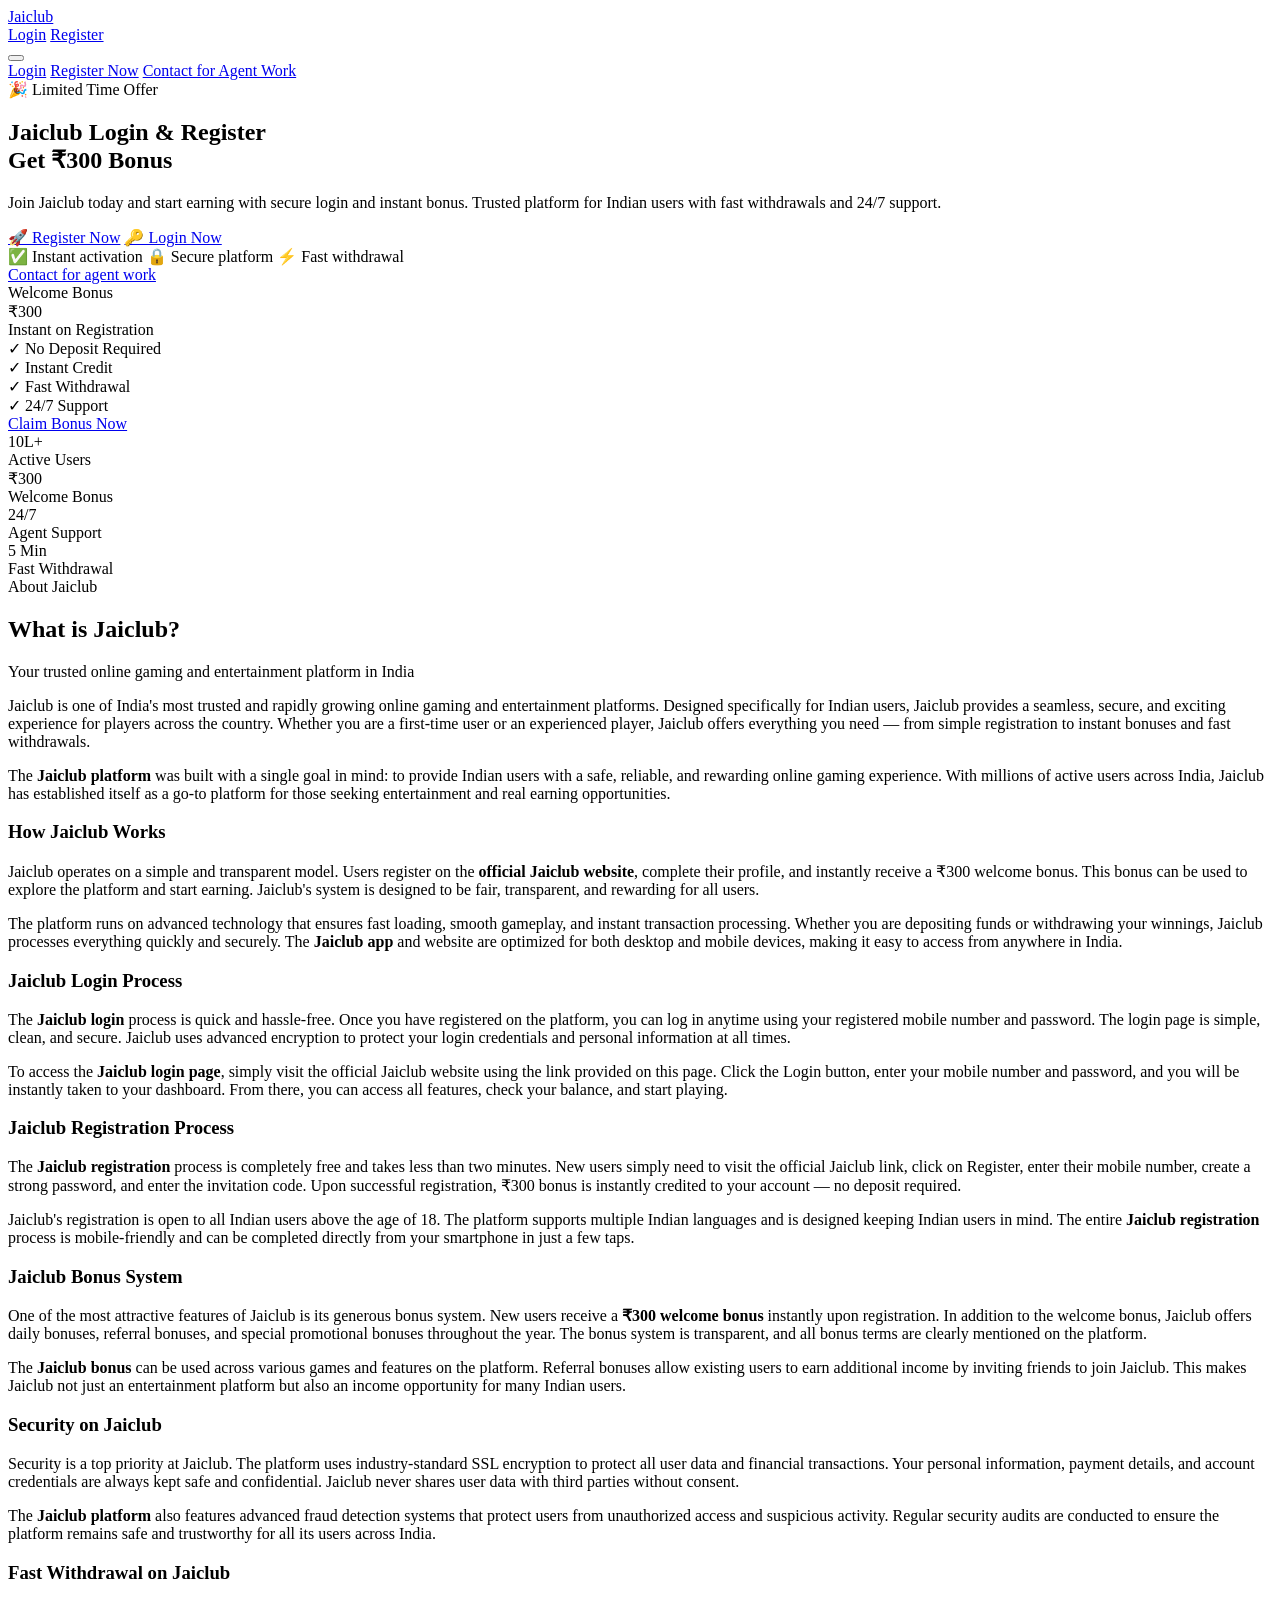
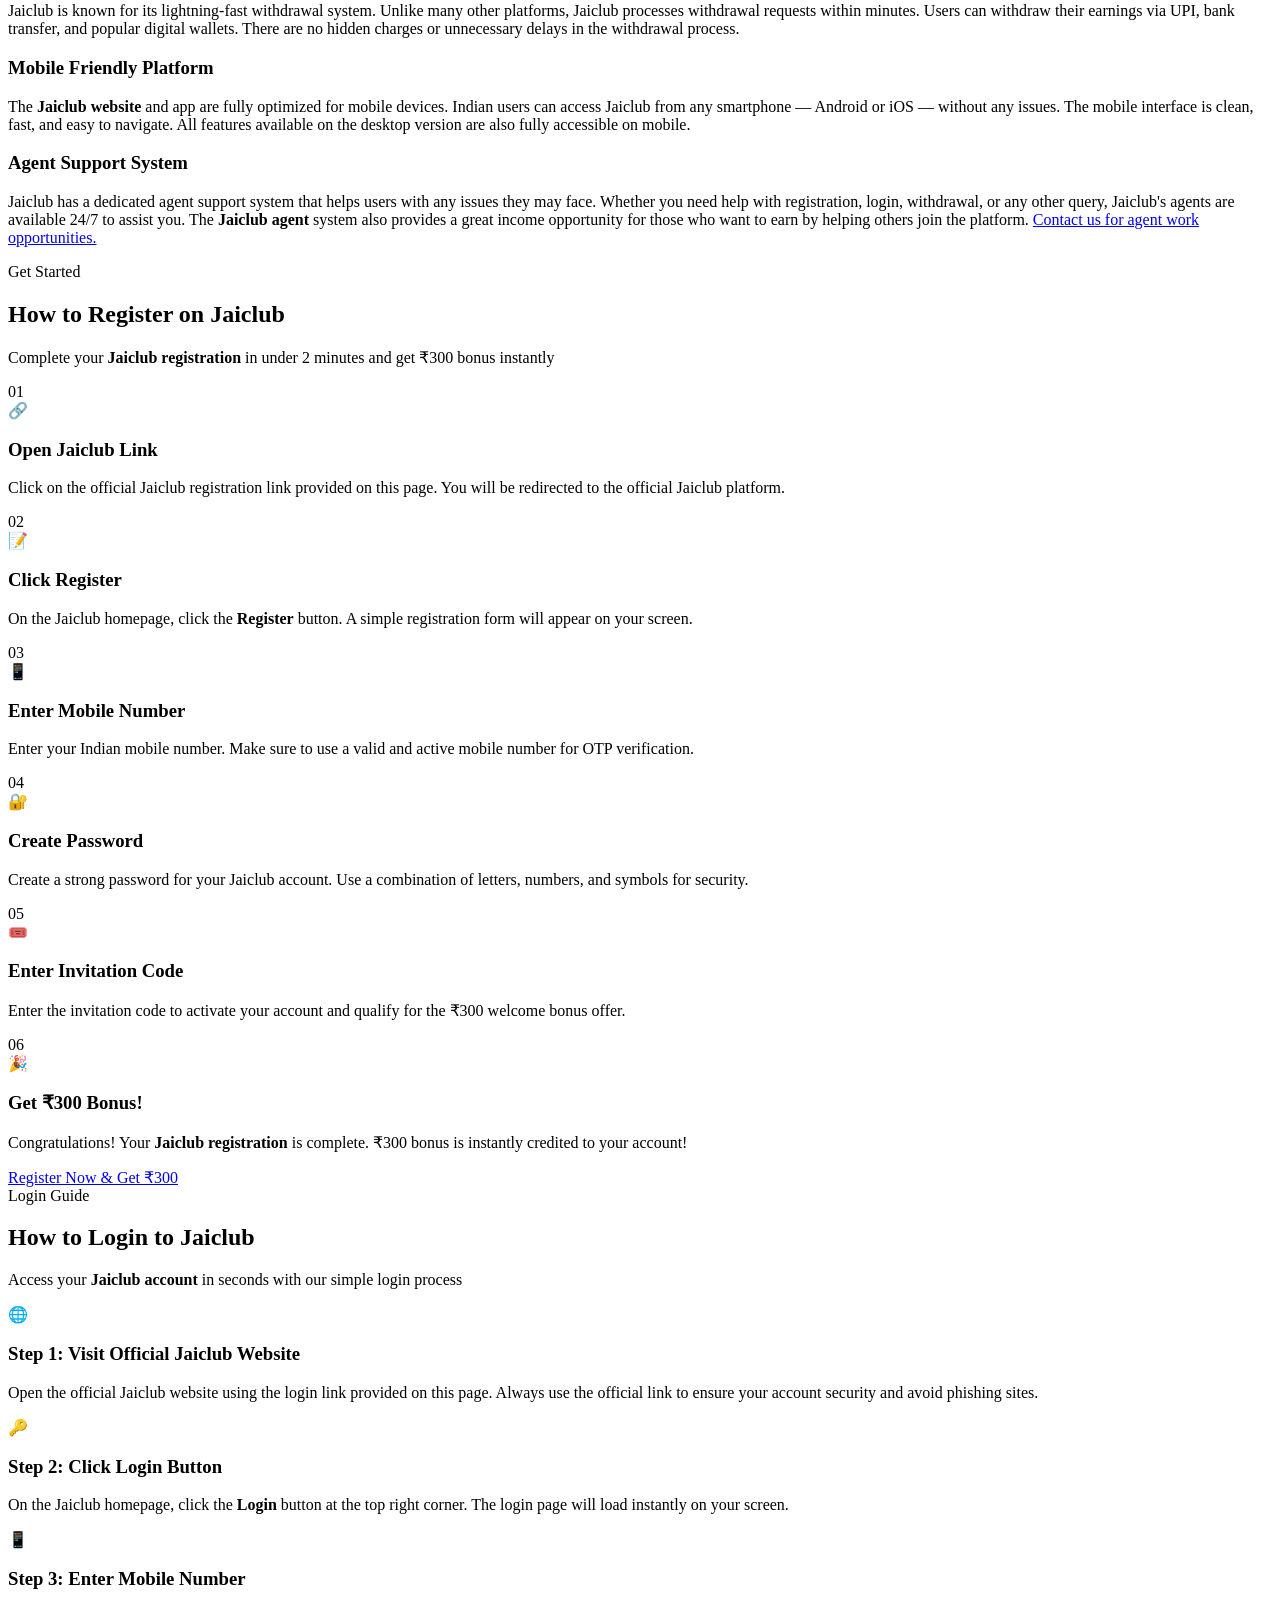
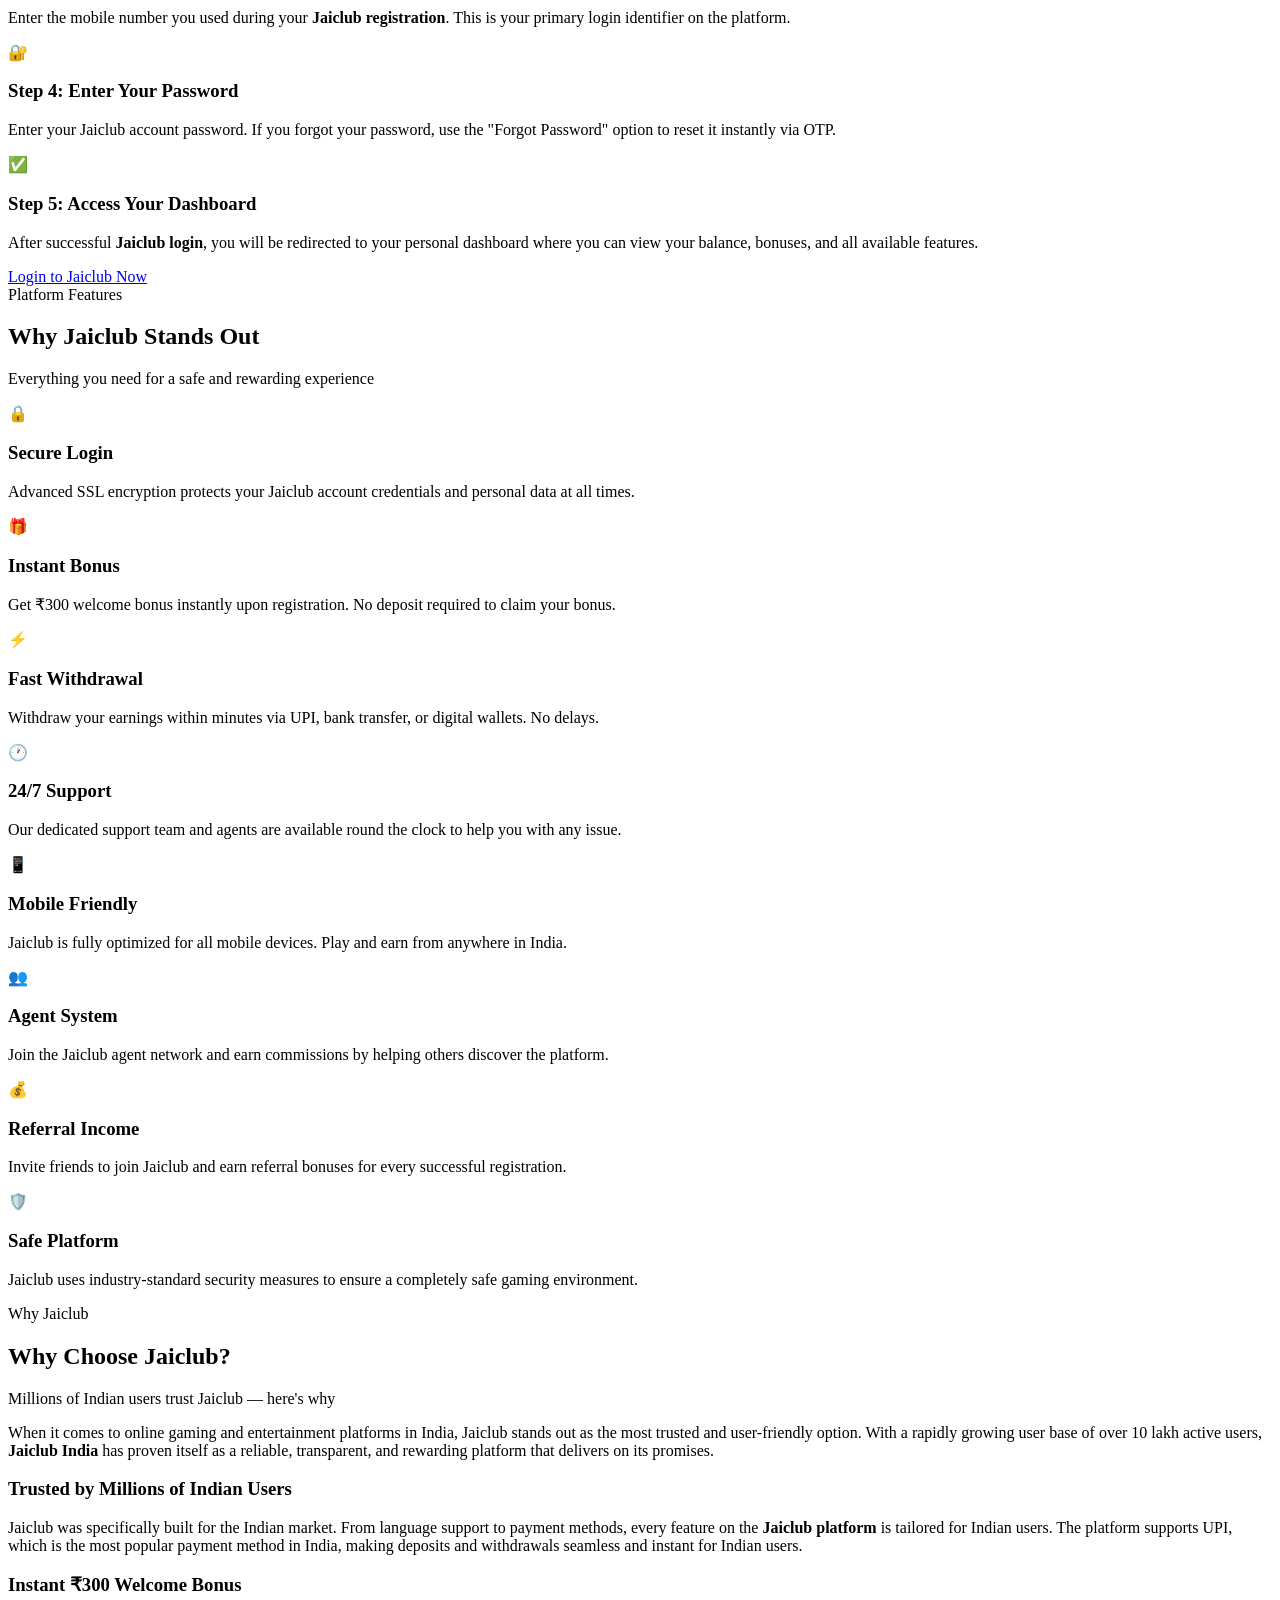
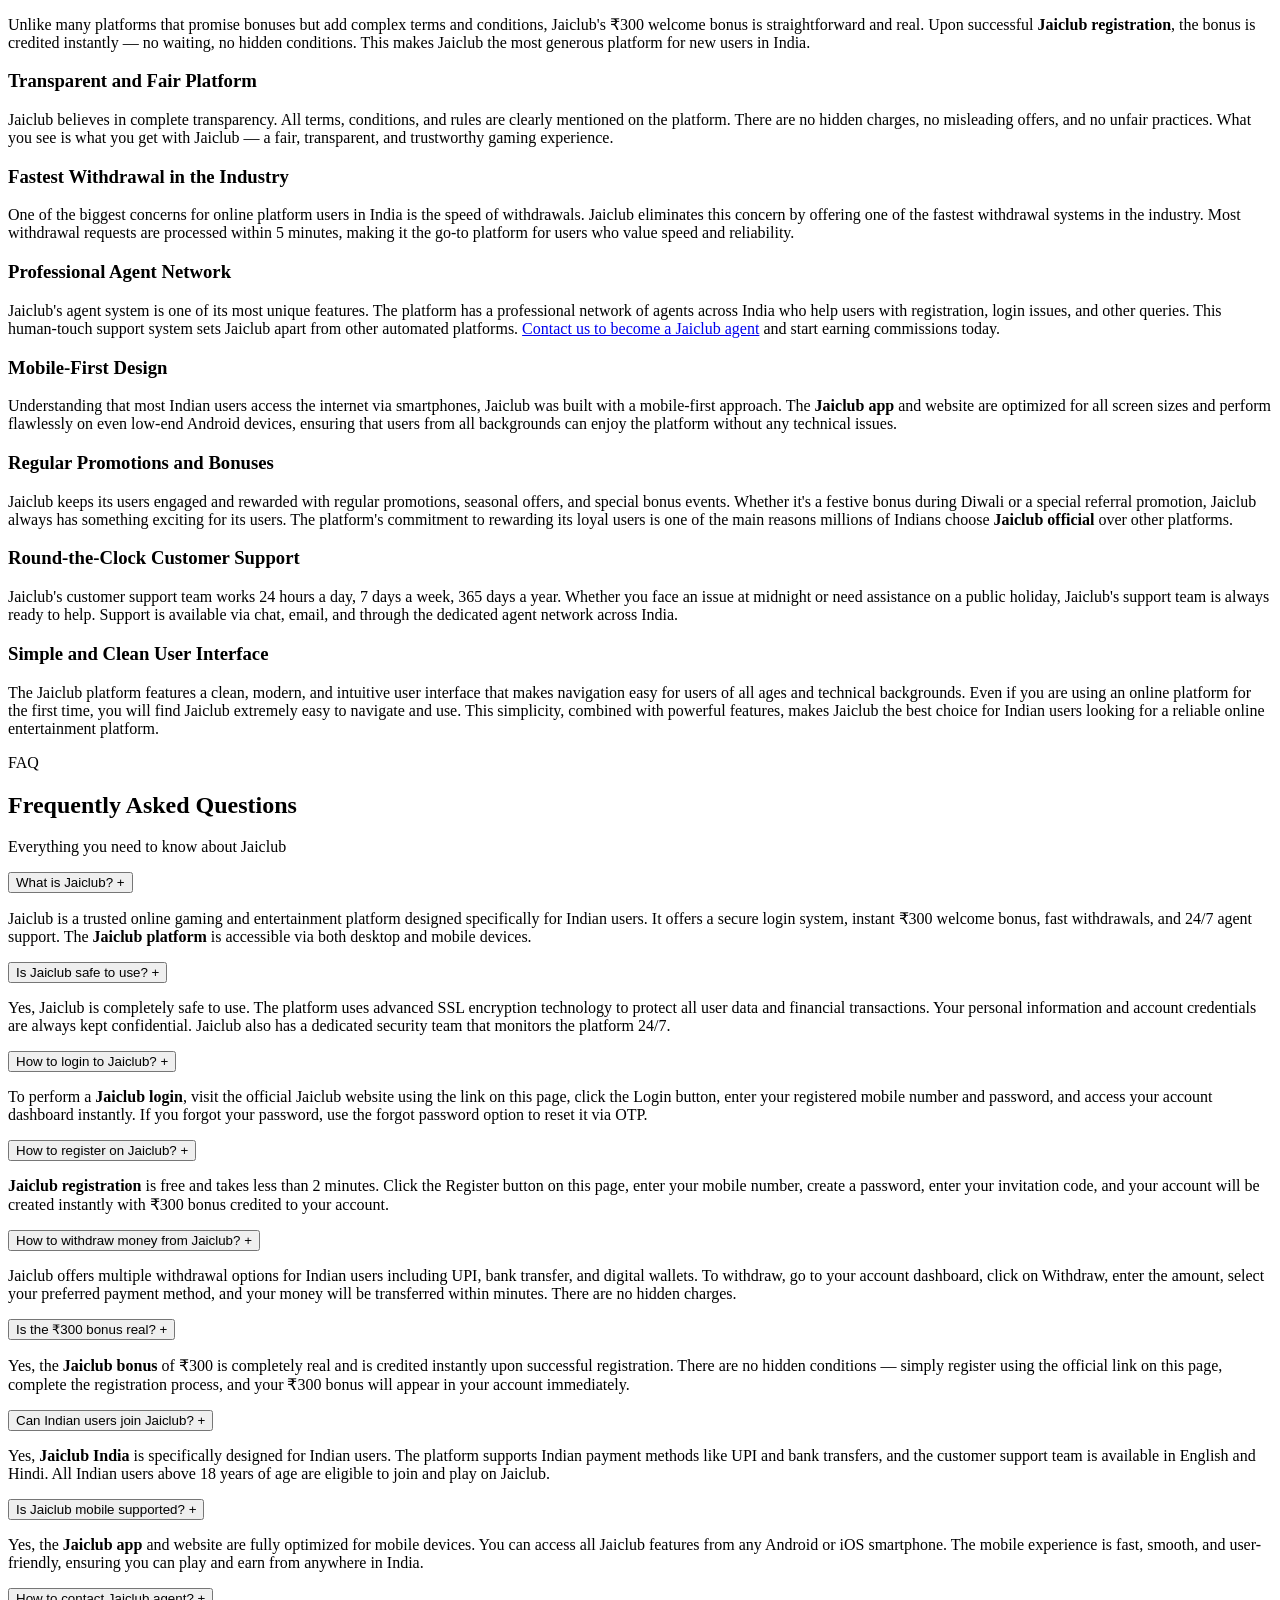
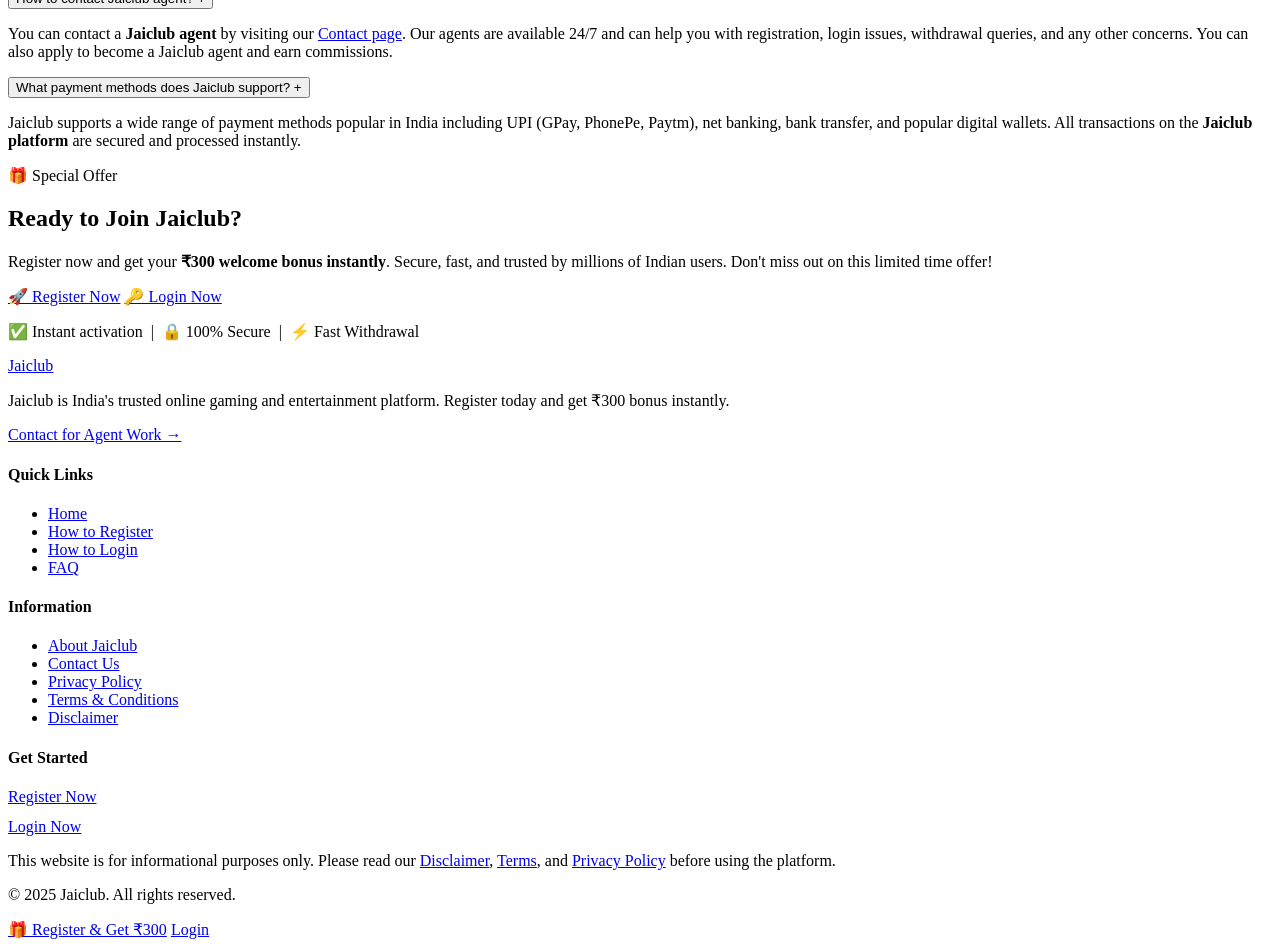
==== index.html @ 9cd21c25 "Create index.html" ====
<!DOCTYPE html>
<html lang="en">
<head>
  <meta charset="UTF-8" />
  <meta name="viewport" content="width=device-width, initial-scale=1.0" />
  <title>Jaiclub Login | Register and Get ₹300 Bonus | Jaiclub Official</title>
  <meta name="description" content="Jaiclub login and register official page. Get ₹300 bonus instantly after registration. Join Jaiclub now and start playing. Safe, secure and fast withdrawal platform with agent support." />
  <meta name="keywords" content="jaiclub login, jaiclub register, jaiclub bonus, jaiclub india, jaiclub official, jaiclub website, jaiclub registration, jaiclub agent, jaiclub app, jaiclub platform" />
  <meta name="robots" content="index, follow" />
  <meta name="author" content="Jaiclub" />
  <link rel="canonical" href="https://example.com/index.html" />

  <!-- Open Graph -->
  <meta property="og:type" content="website" />
  <meta property="og:title" content="Jaiclub Login | Register and Get ₹300 Bonus" />
  <meta property="og:description" content="Join Jaiclub today. Register and get ₹300 bonus instantly. Safe, secure and fast withdrawal platform for Indian users." />
  <meta property="og:url" content="https://example.com" />
  <meta property="og:site_name" content="Jaiclub" />
  <meta property="og:image" content="https://example.com/og-image.jpg" />

  <!-- Twitter Card -->
  <meta name="twitter:card" content="summary_large_image" />
  <meta name="twitter:title" content="Jaiclub Login | Register and Get ₹300 Bonus" />
  <meta name="twitter:description" content="Join Jaiclub today. Register and get ₹300 bonus instantly. Safe platform for Indian users." />
  <meta name="twitter:image" content="https://example.com/og-image.jpg" />

  <!-- Google Fonts -->
  <link rel="preconnect" href="https://fonts.googleapis.com" />
  <link rel="preconnect" href="https://fonts.gstatic.com" crossorigin />
  <link href="https://fonts.googleapis.com/css2?family=Poppins:wght@400;500;600;700;800&family=Inter:wght@400;500;600&display=swap" rel="stylesheet" />

  <!-- Schema Markup -->
  <script type="application/ld+json">
  {
    "@context": "https://schema.org",
    "@type": "WebSite",
    "name": "Jaiclub",
    "url": "https://example.com",
    "description": "Jaiclub official login and register page. Get ₹300 bonus instantly after registration.",
    "potentialAction": {
      "@type": "SearchAction",
      "target": "https://example.com/?s={search_term_string}",
      "query-input": "required name=search_term_string"
    }
  }
  </script>
  <script type="application/ld+json">
  {
    "@context": "https://schema.org",
    "@type": "Organization",
    "name": "Jaiclub",
    "url": "https://example.com",
    "logo": "https://example.com/logo.png",
    "sameAs": [],
    "contactPoint": {
      "@type": "ContactPoint",
      "contactType": "Customer Support",
      "availableLanguage": ["English", "Hindi"]
    }
  }
  </script>
  <script type="application/ld+json">
  {
    "@context": "https://schema.org",
    "@type": "FAQPage",
    "mainEntity": [
      {
        "@type": "Question",
        "name": "What is Jaiclub?",
        "acceptedAnswer": {
          "@type": "Answer",
          "text": "Jaiclub is a trusted online gaming and entertainment platform designed for Indian users. It offers secure login, instant bonuses, fast withdrawals, and 24/7 agent support."
        }
      },
      {
        "@type": "Question",
        "name": "Is Jaiclub safe?",
        "acceptedAnswer": {
          "@type": "Answer",
          "text": "Yes, Jaiclub is a safe and secure platform. It uses advanced encryption technology to protect user data and transactions."
        }
      },
      {
        "@type": "Question",
        "name": "How to register on Jaiclub?",
        "acceptedAnswer": {
          "@type": "Answer",
          "text": "To register on Jaiclub, open the Jaiclub link, click Register, enter your mobile number, create a password, enter the invitation code, and get your ₹300 bonus instantly."
        }
      },
      {
        "@type": "Question",
        "name": "How to login to Jaiclub?",
        "acceptedAnswer": {
          "@type": "Answer",
          "text": "To login to Jaiclub, visit the official Jaiclub website, click the Login button, enter your registered mobile number and password, and access your account."
        }
      },
      {
        "@type": "Question",
        "name": "How to withdraw from Jaiclub?",
        "acceptedAnswer": {
          "@type": "Answer",
          "text": "Jaiclub offers fast withdrawals via UPI, bank transfer, and digital wallets. Withdrawals are typically processed within minutes."
        }
      }
    ]
  }
  </script>

  <link rel="stylesheet" href="style.css" />
</head>
<body>

  <!-- HEADER -->
  <header class="header" id="header">
    <div class="container header-inner">
      <a href="index.html" class="logo">
        <div class="logo-icon">
          <img src="placeholder-logo.png" alt="Jaiclub Logo" class="logo-img" onerror="this.style.display='none'" />
          <span class="logo-text">Jai<span class="logo-accent">club</span></span>
        </div>
      </a>
      <div class="header-actions">
        <a href="https://example.com" class="btn btn-outline" target="_blank" rel="noopener">Login</a>
        <a href="https://example.com" class="btn btn-primary" target="_blank" rel="noopener">Register</a>
      </div>
      <button class="hamburger" id="hamburger" aria-label="Menu">
        <span></span><span></span><span></span>
      </button>
    </div>
  </header>

  <!-- MOBILE MENU -->
  <div class="mobile-menu" id="mobileMenu">
    <a href="https://example.com" class="btn btn-outline" target="_blank" rel="noopener">Login</a>
    <a href="https://example.com" class="btn btn-primary" target="_blank" rel="noopener">Register Now</a>
    <a href="contact.html" class="mobile-agent-link">Contact for Agent Work</a>
  </div>

  <!-- HERO SECTION -->
  <section class="hero" id="home">
    <div class="hero-bg-shapes">
      <div class="shape shape-1"></div>
      <div class="shape shape-2"></div>
      <div class="shape shape-3"></div>
    </div>
    <div class="container hero-inner">
      <div class="hero-content fade-up">
        <div class="hero-badge">🎉 Limited Time Offer</div>
        <h1 class="hero-title">Jaiclub Login &amp; Register<br /><span class="gradient-text">Get ₹300 Bonus</span></h1>
        <p class="hero-subtitle">Join Jaiclub today and start earning with secure login and instant bonus. Trusted platform for Indian users with fast withdrawals and 24/7 support.</p>
        <div class="hero-cta">
          <a href="https://example.com" class="btn btn-primary btn-lg" target="_blank" rel="noopener">🚀 Register Now</a>
          <a href="https://example.com" class="btn btn-outline btn-lg" target="_blank" rel="noopener">🔑 Login Now</a>
        </div>
        <div class="hero-trust">
          <span>✅ Instant activation</span>
          <span>🔒 Secure platform</span>
          <span>⚡ Fast withdrawal</span>
        </div>
        <div class="agent-link-wrap">
          <a href="contact.html" class="agent-link">Contact for agent work</a>
        </div>
      </div>
      <div class="hero-visual fade-up-delay">
        <div class="bonus-card">
          <div class="bonus-card-header">Welcome Bonus</div>
          <div class="bonus-amount">₹300</div>
          <div class="bonus-label">Instant on Registration</div>
          <div class="bonus-features">
            <div class="bonus-feature"><span class="check">✓</span> No Deposit Required</div>
            <div class="bonus-feature"><span class="check">✓</span> Instant Credit</div>
            <div class="bonus-feature"><span class="check">✓</span> Fast Withdrawal</div>
            <div class="bonus-feature"><span class="check">✓</span> 24/7 Support</div>
          </div>
          <a href="https://example.com" class="btn btn-primary btn-full" target="_blank" rel="noopener">Claim Bonus Now</a>
        </div>
      </div>
    </div>
  </section>

  <!-- STATS BAR -->
  <section class="stats-bar">
    <div class="container stats-inner">
      <div class="stat-item">
        <div class="stat-number">10L+</div>
        <div class="stat-label">Active Users</div>
      </div>
      <div class="stat-divider"></div>
      <div class="stat-item">
        <div class="stat-number">₹300</div>
        <div class="stat-label">Welcome Bonus</div>
      </div>
      <div class="stat-divider"></div>
      <div class="stat-item">
        <div class="stat-number">24/7</div>
        <div class="stat-label">Agent Support</div>
      </div>
      <div class="stat-divider"></div>
      <div class="stat-item">
        <div class="stat-number">5 Min</div>
        <div class="stat-label">Fast Withdrawal</div>
      </div>
    </div>
  </section>

  <!-- ABOUT JAICLUB SECTION -->
  <section class="section about-section" id="about">
    <div class="container">
      <div class="section-header fade-up">
        <div class="section-badge">About Jaiclub</div>
        <h2 class="section-title">What is Jaiclub?</h2>
        <p class="section-subtitle">Your trusted online gaming and entertainment platform in India</p>
      </div>
      <div class="about-content fade-up">
        <div class="about-text">
          <p>Jaiclub is one of India's most trusted and rapidly growing online gaming and entertainment platforms. Designed specifically for Indian users, Jaiclub provides a seamless, secure, and exciting experience for players across the country. Whether you are a first-time user or an experienced player, Jaiclub offers everything you need — from simple registration to instant bonuses and fast withdrawals.</p>

          <p>The <strong>Jaiclub platform</strong> was built with a single goal in mind: to provide Indian users with a safe, reliable, and rewarding online gaming experience. With millions of active users across India, Jaiclub has established itself as a go-to platform for those seeking entertainment and real earning opportunities.</p>

          <h3>How Jaiclub Works</h3>
          <p>Jaiclub operates on a simple and transparent model. Users register on the <strong>official Jaiclub website</strong>, complete their profile, and instantly receive a ₹300 welcome bonus. This bonus can be used to explore the platform and start earning. Jaiclub's system is designed to be fair, transparent, and rewarding for all users.</p>

          <p>The platform runs on advanced technology that ensures fast loading, smooth gameplay, and instant transaction processing. Whether you are depositing funds or withdrawing your winnings, Jaiclub processes everything quickly and securely. The <strong>Jaiclub app</strong> and website are optimized for both desktop and mobile devices, making it easy to access from anywhere in India.</p>

          <h3>Jaiclub Login Process</h3>
          <p>The <strong>Jaiclub login</strong> process is quick and hassle-free. Once you have registered on the platform, you can log in anytime using your registered mobile number and password. The login page is simple, clean, and secure. Jaiclub uses advanced encryption to protect your login credentials and personal information at all times.</p>

          <p>To access the <strong>Jaiclub login page</strong>, simply visit the official Jaiclub website using the link provided on this page. Click the Login button, enter your mobile number and password, and you will be instantly taken to your dashboard. From there, you can access all features, check your balance, and start playing.</p>

          <h3>Jaiclub Registration Process</h3>
          <p>The <strong>Jaiclub registration</strong> process is completely free and takes less than two minutes. New users simply need to visit the official Jaiclub link, click on Register, enter their mobile number, create a strong password, and enter the invitation code. Upon successful registration, ₹300 bonus is instantly credited to your account — no deposit required.</p>

          <p>Jaiclub's registration is open to all Indian users above the age of 18. The platform supports multiple Indian languages and is designed keeping Indian users in mind. The entire <strong>Jaiclub registration</strong> process is mobile-friendly and can be completed directly from your smartphone in just a few taps.</p>

          <h3>Jaiclub Bonus System</h3>
          <p>One of the most attractive features of Jaiclub is its generous bonus system. New users receive a <strong>₹300 welcome bonus</strong> instantly upon registration. In addition to the welcome bonus, Jaiclub offers daily bonuses, referral bonuses, and special promotional bonuses throughout the year. The bonus system is transparent, and all bonus terms are clearly mentioned on the platform.</p>

          <p>The <strong>Jaiclub bonus</strong> can be used across various games and features on the platform. Referral bonuses allow existing users to earn additional income by inviting friends to join Jaiclub. This makes Jaiclub not just an entertainment platform but also an income opportunity for many Indian users.</p>

          <h3>Security on Jaiclub</h3>
          <p>Security is a top priority at Jaiclub. The platform uses industry-standard SSL encryption to protect all user data and financial transactions. Your personal information, payment details, and account credentials are always kept safe and confidential. Jaiclub never shares user data with third parties without consent.</p>

          <p>The <strong>Jaiclub platform</strong> also features advanced fraud detection systems that protect users from unauthorized access and suspicious activity. Regular security audits are conducted to ensure the platform remains safe and trustworthy for all its users across India.</p>

          <h3>Fast Withdrawal on Jaiclub</h3>
          <p>Jaiclub is known for its lightning-fast withdrawal system. Unlike many other platforms, Jaiclub processes withdrawal requests within minutes. Users can withdraw their earnings via UPI, bank transfer, and popular digital wallets. There are no hidden charges or unnecessary delays in the withdrawal process.</p>

          <h3>Mobile Friendly Platform</h3>
          <p>The <strong>Jaiclub website</strong> and app are fully optimized for mobile devices. Indian users can access Jaiclub from any smartphone — Android or iOS — without any issues. The mobile interface is clean, fast, and easy to navigate. All features available on the desktop version are also fully accessible on mobile.</p>

          <h3>Agent Support System</h3>
          <p>Jaiclub has a dedicated agent support system that helps users with any issues they may face. Whether you need help with registration, login, withdrawal, or any other query, Jaiclub's agents are available 24/7 to assist you. The <strong>Jaiclub agent</strong> system also provides a great income opportunity for those who want to earn by helping others join the platform. <a href="contact.html">Contact us for agent work opportunities.</a></p>
        </div>
      </div>
    </div>
  </section>

  <!-- HOW TO REGISTER -->
  <section class="section steps-section bg-light" id="register">
    <div class="container">
      <div class="section-header fade-up">
        <div class="section-badge">Get Started</div>
        <h2 class="section-title">How to Register on Jaiclub</h2>
        <p class="section-subtitle">Complete your <strong>Jaiclub registration</strong> in under 2 minutes and get ₹300 bonus instantly</p>
      </div>
      <div class="steps-grid fade-up">
        <div class="step-card">
          <div class="step-number">01</div>
          <div class="step-icon">🔗</div>
          <h3>Open Jaiclub Link</h3>
          <p>Click on the official Jaiclub registration link provided on this page. You will be redirected to the official Jaiclub platform.</p>
        </div>
        <div class="step-card">
          <div class="step-number">02</div>
          <div class="step-icon">📝</div>
          <h3>Click Register</h3>
          <p>On the Jaiclub homepage, click the <strong>Register</strong> button. A simple registration form will appear on your screen.</p>
        </div>
        <div class="step-card">
          <div class="step-number">03</div>
          <div class="step-icon">📱</div>
          <h3>Enter Mobile Number</h3>
          <p>Enter your Indian mobile number. Make sure to use a valid and active mobile number for OTP verification.</p>
        </div>
        <div class="step-card">
          <div class="step-number">04</div>
          <div class="step-icon">🔐</div>
          <h3>Create Password</h3>
          <p>Create a strong password for your Jaiclub account. Use a combination of letters, numbers, and symbols for security.</p>
        </div>
        <div class="step-card">
          <div class="step-number">05</div>
          <div class="step-icon">🎟️</div>
          <h3>Enter Invitation Code</h3>
          <p>Enter the invitation code to activate your account and qualify for the ₹300 welcome bonus offer.</p>
        </div>
        <div class="step-card highlight-step">
          <div class="step-number">06</div>
          <div class="step-icon">🎉</div>
          <h3>Get ₹300 Bonus!</h3>
          <p>Congratulations! Your <strong>Jaiclub registration</strong> is complete. ₹300 bonus is instantly credited to your account!</p>
        </div>
      </div>
      <div class="steps-cta fade-up">
        <a href="https://example.com" class="btn btn-primary btn-lg" target="_blank" rel="noopener">Register Now & Get ₹300</a>
      </div>
    </div>
  </section>

  <!-- HOW TO LOGIN -->
  <section class="section steps-section" id="login">
    <div class="container">
      <div class="section-header fade-up">
        <div class="section-badge">Login Guide</div>
        <h2 class="section-title">How to Login to Jaiclub</h2>
        <p class="section-subtitle">Access your <strong>Jaiclub account</strong> in seconds with our simple login process</p>
      </div>
      <div class="login-steps fade-up">
        <div class="login-step">
          <div class="login-step-icon">🌐</div>
          <div class="login-step-content">
            <h3>Step 1: Visit Official Jaiclub Website</h3>
            <p>Open the official Jaiclub website using the login link provided on this page. Always use the official link to ensure your account security and avoid phishing sites.</p>
          </div>
        </div>
        <div class="login-step">
          <div class="login-step-icon">🔑</div>
          <div class="login-step-content">
            <h3>Step 2: Click Login Button</h3>
            <p>On the Jaiclub homepage, click the <strong>Login</strong> button at the top right corner. The login page will load instantly on your screen.</p>
          </div>
        </div>
        <div class="login-step">
          <div class="login-step-icon">📱</div>
          <div class="login-step-content">
            <h3>Step 3: Enter Mobile Number</h3>
            <p>Enter the mobile number you used during your <strong>Jaiclub registration</strong>. This is your primary login identifier on the platform.</p>
          </div>
        </div>
        <div class="login-step">
          <div class="login-step-icon">🔐</div>
          <div class="login-step-content">
            <h3>Step 4: Enter Your Password</h3>
            <p>Enter your Jaiclub account password. If you forgot your password, use the "Forgot Password" option to reset it instantly via OTP.</p>
          </div>
        </div>
        <div class="login-step">
          <div class="login-step-icon">✅</div>
          <div class="login-step-content">
            <h3>Step 5: Access Your Dashboard</h3>
            <p>After successful <strong>Jaiclub login</strong>, you will be redirected to your personal dashboard where you can view your balance, bonuses, and all available features.</p>
          </div>
        </div>
      </div>
      <div class="steps-cta fade-up">
        <a href="https://example.com" class="btn btn-primary btn-lg" target="_blank" rel="noopener">Login to Jaiclub Now</a>
      </div>
    </div>
  </section>

  <!-- FEATURES SECTION -->
  <section class="section features-section bg-purple" id="features">
    <div class="container">
      <div class="section-header fade-up">
        <div class="section-badge light">Platform Features</div>
        <h2 class="section-title light">Why Jaiclub Stands Out</h2>
        <p class="section-subtitle light">Everything you need for a safe and rewarding experience</p>
      </div>
      <div class="features-grid fade-up">
        <div class="feature-card">
          <div class="feature-icon">🔒</div>
          <h3>Secure Login</h3>
          <p>Advanced SSL encryption protects your Jaiclub account credentials and personal data at all times.</p>
        </div>
        <div class="feature-card">
          <div class="feature-icon">🎁</div>
          <h3>Instant Bonus</h3>
          <p>Get ₹300 welcome bonus instantly upon registration. No deposit required to claim your bonus.</p>
        </div>
        <div class="feature-card">
          <div class="feature-icon">⚡</div>
          <h3>Fast Withdrawal</h3>
          <p>Withdraw your earnings within minutes via UPI, bank transfer, or digital wallets. No delays.</p>
        </div>
        <div class="feature-card">
          <div class="feature-icon">🕐</div>
          <h3>24/7 Support</h3>
          <p>Our dedicated support team and agents are available round the clock to help you with any issue.</p>
        </div>
        <div class="feature-card">
          <div class="feature-icon">📱</div>
          <h3>Mobile Friendly</h3>
          <p>Jaiclub is fully optimized for all mobile devices. Play and earn from anywhere in India.</p>
        </div>
        <div class="feature-card">
          <div class="feature-icon">👥</div>
          <h3>Agent System</h3>
          <p>Join the Jaiclub agent network and earn commissions by helping others discover the platform.</p>
        </div>
        <div class="feature-card">
          <div class="feature-icon">💰</div>
          <h3>Referral Income</h3>
          <p>Invite friends to join Jaiclub and earn referral bonuses for every successful registration.</p>
        </div>
        <div class="feature-card">
          <div class="feature-icon">🛡️</div>
          <h3>Safe Platform</h3>
          <p>Jaiclub uses industry-standard security measures to ensure a completely safe gaming environment.</p>
        </div>
      </div>
    </div>
  </section>

  <!-- WHY CHOOSE JAICLUB -->
  <section class="section why-section" id="why">
    <div class="container">
      <div class="section-header fade-up">
        <div class="section-badge">Why Jaiclub</div>
        <h2 class="section-title">Why Choose Jaiclub?</h2>
        <p class="section-subtitle">Millions of Indian users trust Jaiclub — here's why</p>
      </div>
      <div class="why-content fade-up">
        <div class="why-text">
          <p>When it comes to online gaming and entertainment platforms in India, Jaiclub stands out as the most trusted and user-friendly option. With a rapidly growing user base of over 10 lakh active users, <strong>Jaiclub India</strong> has proven itself as a reliable, transparent, and rewarding platform that delivers on its promises.</p>

          <h3>Trusted by Millions of Indian Users</h3>
          <p>Jaiclub was specifically built for the Indian market. From language support to payment methods, every feature on the <strong>Jaiclub platform</strong> is tailored for Indian users. The platform supports UPI, which is the most popular payment method in India, making deposits and withdrawals seamless and instant for Indian users.</p>

          <h3>Instant ₹300 Welcome Bonus</h3>
          <p>Unlike many platforms that promise bonuses but add complex terms and conditions, Jaiclub's ₹300 welcome bonus is straightforward and real. Upon successful <strong>Jaiclub registration</strong>, the bonus is credited instantly — no waiting, no hidden conditions. This makes Jaiclub the most generous platform for new users in India.</p>

          <h3>Transparent and Fair Platform</h3>
          <p>Jaiclub believes in complete transparency. All terms, conditions, and rules are clearly mentioned on the platform. There are no hidden charges, no misleading offers, and no unfair practices. What you see is what you get with Jaiclub — a fair, transparent, and trustworthy gaming experience.</p>

          <h3>Fastest Withdrawal in the Industry</h3>
          <p>One of the biggest concerns for online platform users in India is the speed of withdrawals. Jaiclub eliminates this concern by offering one of the fastest withdrawal systems in the industry. Most withdrawal requests are processed within 5 minutes, making it the go-to platform for users who value speed and reliability.</p>

          <h3>Professional Agent Network</h3>
          <p>Jaiclub's agent system is one of its most unique features. The platform has a professional network of agents across India who help users with registration, login issues, and other queries. This human-touch support system sets Jaiclub apart from other automated platforms. <a href="contact.html">Contact us to become a Jaiclub agent</a> and start earning commissions today.</p>

          <h3>Mobile-First Design</h3>
          <p>Understanding that most Indian users access the internet via smartphones, Jaiclub was built with a mobile-first approach. The <strong>Jaiclub app</strong> and website are optimized for all screen sizes and perform flawlessly on even low-end Android devices, ensuring that users from all backgrounds can enjoy the platform without any technical issues.</p>

          <h3>Regular Promotions and Bonuses</h3>
          <p>Jaiclub keeps its users engaged and rewarded with regular promotions, seasonal offers, and special bonus events. Whether it's a festive bonus during Diwali or a special referral promotion, Jaiclub always has something exciting for its users. The platform's commitment to rewarding its loyal users is one of the main reasons millions of Indians choose <strong>Jaiclub official</strong> over other platforms.</p>

          <h3>Round-the-Clock Customer Support</h3>
          <p>Jaiclub's customer support team works 24 hours a day, 7 days a week, 365 days a year. Whether you face an issue at midnight or need assistance on a public holiday, Jaiclub's support team is always ready to help. Support is available via chat, email, and through the dedicated agent network across India.</p>

          <h3>Simple and Clean User Interface</h3>
          <p>The Jaiclub platform features a clean, modern, and intuitive user interface that makes navigation easy for users of all ages and technical backgrounds. Even if you are using an online platform for the first time, you will find Jaiclub extremely easy to navigate and use. This simplicity, combined with powerful features, makes Jaiclub the best choice for Indian users looking for a reliable online entertainment platform.</p>
        </div>
      </div>
    </div>
  </section>

  <!-- FAQ SECTION -->
  <section class="section faq-section bg-light" id="faq">
    <div class="container">
      <div class="section-header fade-up">
        <div class="section-badge">FAQ</div>
        <h2 class="section-title">Frequently Asked Questions</h2>
        <p class="section-subtitle">Everything you need to know about Jaiclub</p>
      </div>
      <div class="faq-list fade-up">

        <div class="faq-item">
          <button class="faq-question" aria-expanded="false">
            <span>What is Jaiclub?</span>
            <span class="faq-icon">+</span>
          </button>
          <div class="faq-answer">
            <p>Jaiclub is a trusted online gaming and entertainment platform designed specifically for Indian users. It offers a secure login system, instant ₹300 welcome bonus, fast withdrawals, and 24/7 agent support. The <strong>Jaiclub platform</strong> is accessible via both desktop and mobile devices.</p>
          </div>
        </div>

        <div class="faq-item">
          <button class="faq-question" aria-expanded="false">
            <span>Is Jaiclub safe to use?</span>
            <span class="faq-icon">+</span>
          </button>
          <div class="faq-answer">
            <p>Yes, Jaiclub is completely safe to use. The platform uses advanced SSL encryption technology to protect all user data and financial transactions. Your personal information and account credentials are always kept confidential. Jaiclub also has a dedicated security team that monitors the platform 24/7.</p>
          </div>
        </div>

        <div class="faq-item">
          <button class="faq-question" aria-expanded="false">
            <span>How to login to Jaiclub?</span>
            <span class="faq-icon">+</span>
          </button>
          <div class="faq-answer">
            <p>To perform a <strong>Jaiclub login</strong>, visit the official Jaiclub website using the link on this page, click the Login button, enter your registered mobile number and password, and access your account dashboard instantly. If you forgot your password, use the forgot password option to reset it via OTP.</p>
          </div>
        </div>

        <div class="faq-item">
          <button class="faq-question" aria-expanded="false">
            <span>How to register on Jaiclub?</span>
            <span class="faq-icon">+</span>
          </button>
          <div class="faq-answer">
            <p><strong>Jaiclub registration</strong> is free and takes less than 2 minutes. Click the Register button on this page, enter your mobile number, create a password, enter your invitation code, and your account will be created instantly with ₹300 bonus credited to your account.</p>
          </div>
        </div>

        <div class="faq-item">
          <button class="faq-question" aria-expanded="false">
            <span>How to withdraw money from Jaiclub?</span>
            <span class="faq-icon">+</span>
          </button>
          <div class="faq-answer">
            <p>Jaiclub offers multiple withdrawal options for Indian users including UPI, bank transfer, and digital wallets. To withdraw, go to your account dashboard, click on Withdraw, enter the amount, select your preferred payment method, and your money will be transferred within minutes. There are no hidden charges.</p>
          </div>
        </div>

        <div class="faq-item">
          <button class="faq-question" aria-expanded="false">
            <span>Is the ₹300 bonus real?</span>
            <span class="faq-icon">+</span>
          </button>
          <div class="faq-answer">
            <p>Yes, the <strong>Jaiclub bonus</strong> of ₹300 is completely real and is credited instantly upon successful registration. There are no hidden conditions — simply register using the official link on this page, complete the registration process, and your ₹300 bonus will appear in your account immediately.</p>
          </div>
        </div>

        <div class="faq-item">
          <button class="faq-question" aria-expanded="false">
            <span>Can Indian users join Jaiclub?</span>
            <span class="faq-icon">+</span>
          </button>
          <div class="faq-answer">
            <p>Yes, <strong>Jaiclub India</strong> is specifically designed for Indian users. The platform supports Indian payment methods like UPI and bank transfers, and the customer support team is available in English and Hindi. All Indian users above 18 years of age are eligible to join and play on Jaiclub.</p>
          </div>
        </div>

        <div class="faq-item">
          <button class="faq-question" aria-expanded="false">
            <span>Is Jaiclub mobile supported?</span>
            <span class="faq-icon">+</span>
          </button>
          <div class="faq-answer">
            <p>Yes, the <strong>Jaiclub app</strong> and website are fully optimized for mobile devices. You can access all Jaiclub features from any Android or iOS smartphone. The mobile experience is fast, smooth, and user-friendly, ensuring you can play and earn from anywhere in India.</p>
          </div>
        </div>

        <div class="faq-item">
          <button class="faq-question" aria-expanded="false">
            <span>How to contact Jaiclub agent?</span>
            <span class="faq-icon">+</span>
          </button>
          <div class="faq-answer">
            <p>You can contact a <strong>Jaiclub agent</strong> by visiting our <a href="contact.html">Contact page</a>. Our agents are available 24/7 and can help you with registration, login issues, withdrawal queries, and any other concerns. You can also apply to become a Jaiclub agent and earn commissions.</p>
          </div>
        </div>

        <div class="faq-item">
          <button class="faq-question" aria-expanded="false">
            <span>What payment methods does Jaiclub support?</span>
            <span class="faq-icon">+</span>
          </button>
          <div class="faq-answer">
            <p>Jaiclub supports a wide range of payment methods popular in India including UPI (GPay, PhonePe, Paytm), net banking, bank transfer, and popular digital wallets. All transactions on the <strong>Jaiclub platform</strong> are secured and processed instantly.</p>
          </div>
        </div>

      </div>
    </div>
  </section>

  <!-- FINAL CTA SECTION -->
  <section class="section cta-section" id="cta">
    <div class="container">
      <div class="cta-box fade-up">
        <div class="cta-badge">🎁 Special Offer</div>
        <h2>Ready to Join Jaiclub?</h2>
        <p>Register now and get your <strong>₹300 welcome bonus instantly</strong>. Secure, fast, and trusted by millions of Indian users. Don't miss out on this limited time offer!</p>
        <div class="cta-buttons">
          <a href="https://example.com" class="btn btn-white btn-lg" target="_blank" rel="noopener">🚀 Register Now</a>
          <a href="https://example.com" class="btn btn-outline-white btn-lg" target="_blank" rel="noopener">🔑 Login Now</a>
        </div>
        <p class="cta-small">✅ Instant activation &nbsp;|&nbsp; 🔒 100% Secure &nbsp;|&nbsp; ⚡ Fast Withdrawal</p>
      </div>
    </div>
  </section>

  <!-- FOOTER -->
  <footer class="footer">
    <div class="container">
      <div class="footer-top">
        <div class="footer-brand">
          <a href="index.html" class="footer-logo">Jai<span>club</span></a>
          <p class="footer-desc">Jaiclub is India's trusted online gaming and entertainment platform. Register today and get ₹300 bonus instantly.</p>
          <a href="contact.html" class="footer-agent-link">Contact for Agent Work →</a>
        </div>
        <div class="footer-links-group">
          <h4>Quick Links</h4>
          <ul>
            <li><a href="index.html">Home</a></li>
            <li><a href="index.html#register">How to Register</a></li>
            <li><a href="index.html#login">How to Login</a></li>
            <li><a href="index.html#faq">FAQ</a></li>
          </ul>
        </div>
        <div class="footer-links-group">
          <h4>Information</h4>
          <ul>
            <li><a href="about.html">About Jaiclub</a></li>
            <li><a href="contact.html">Contact Us</a></li>
            <li><a href="privacy-policy.html">Privacy Policy</a></li>
            <li><a href="terms.html">Terms &amp; Conditions</a></li>
            <li><a href="disclaimer.html">Disclaimer</a></li>
          </ul>
        </div>
        <div class="footer-links-group">
          <h4>Get Started</h4>
          <a href="https://example.com" class="btn btn-primary" target="_blank" rel="noopener" style="margin-bottom:12px;display:inline-block;">Register Now</a>
          <br />
          <a href="https://example.com" class="btn btn-outline-light" target="_blank" rel="noopener">Login Now</a>
        </div>
      </div>
      <div class="footer-bottom">
        <p class="footer-legal">This website is for informational purposes only. Please read our <a href="disclaimer.html">Disclaimer</a>, <a href="terms.html">Terms</a>, and <a href="privacy-policy.html">Privacy Policy</a> before using the platform.</p>
        <p class="footer-copy">&copy; 2025 Jaiclub. All rights reserved.</p>
      </div>
    </div>
  </footer>

  <!-- STICKY CTA -->
  <div class="sticky-cta" id="stickyCta">
    <a href="https://example.com" class="btn btn-primary" target="_blank" rel="noopener">🎁 Register & Get ₹300</a>
    <a href="https://example.com" class="btn btn-outline" target="_blank" rel="noopener">Login</a>
  </div>

  <script src="script.js"></script>
</body>
</html>
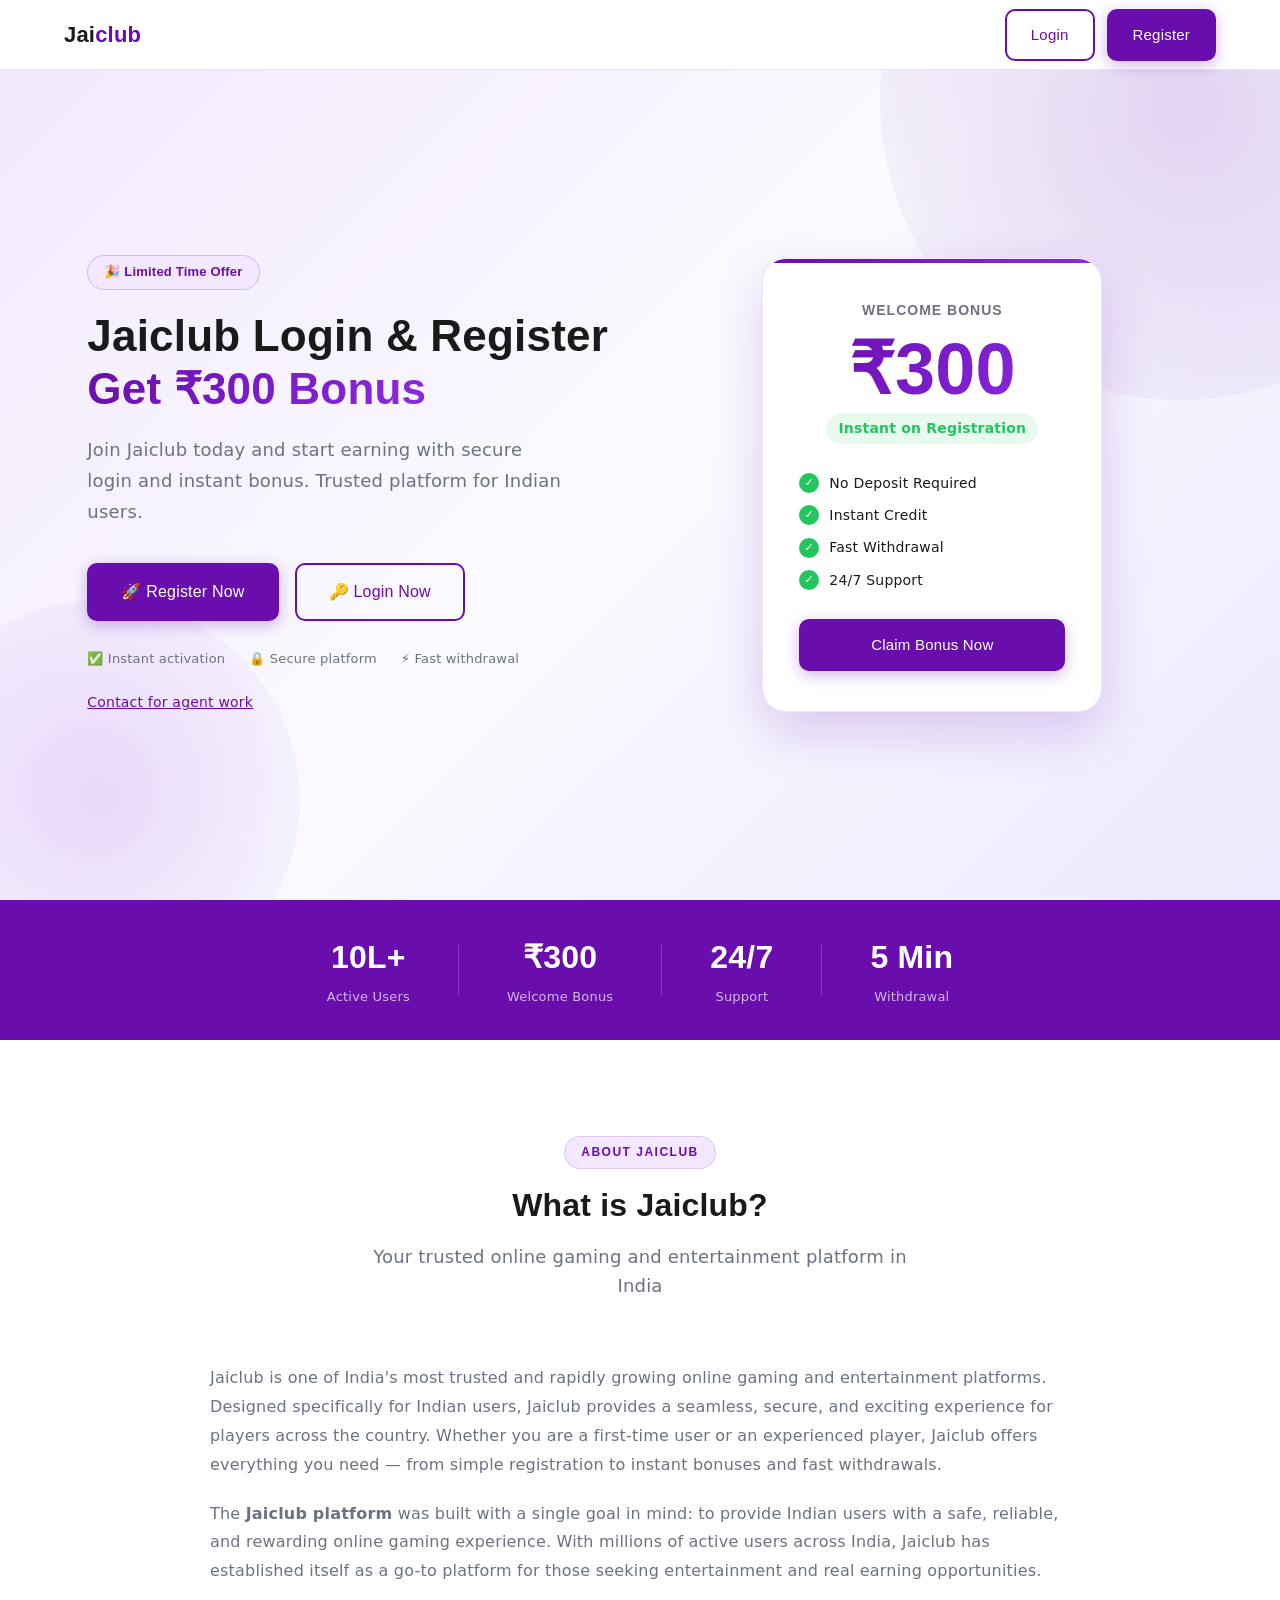
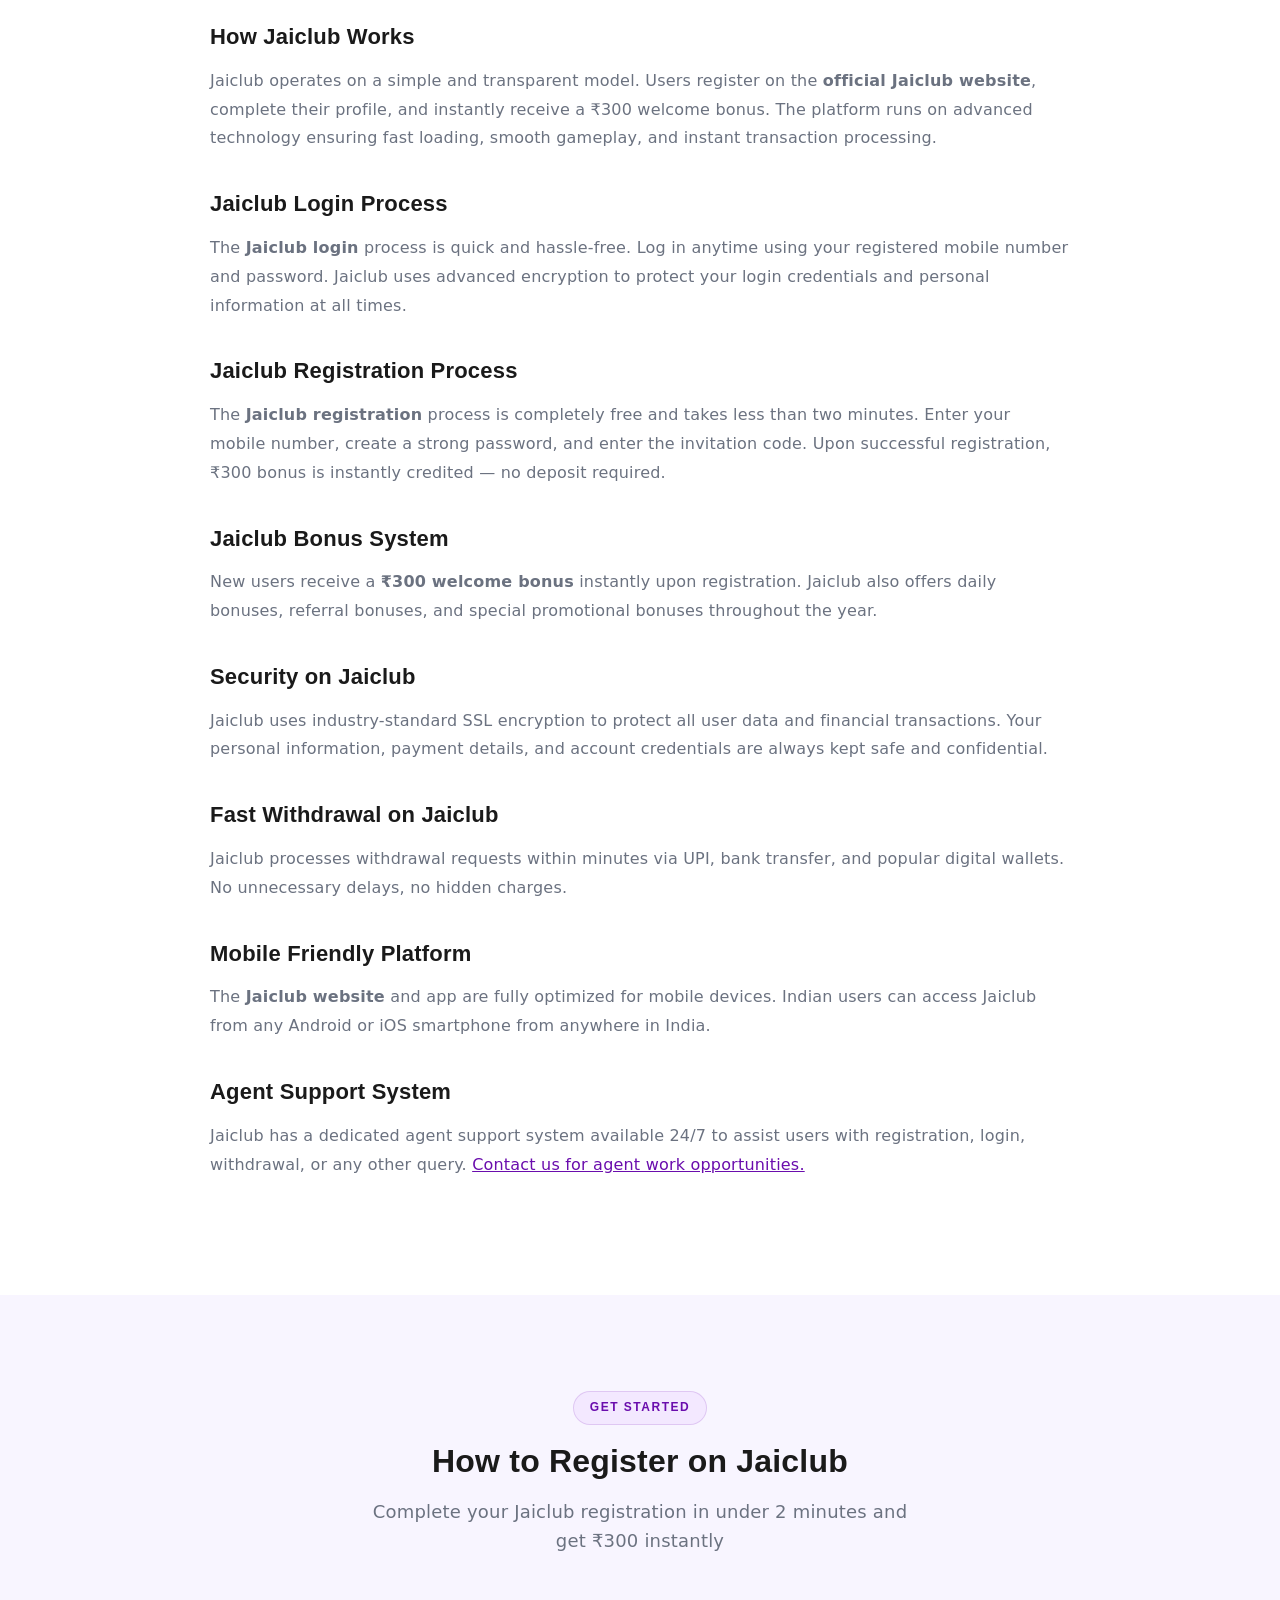
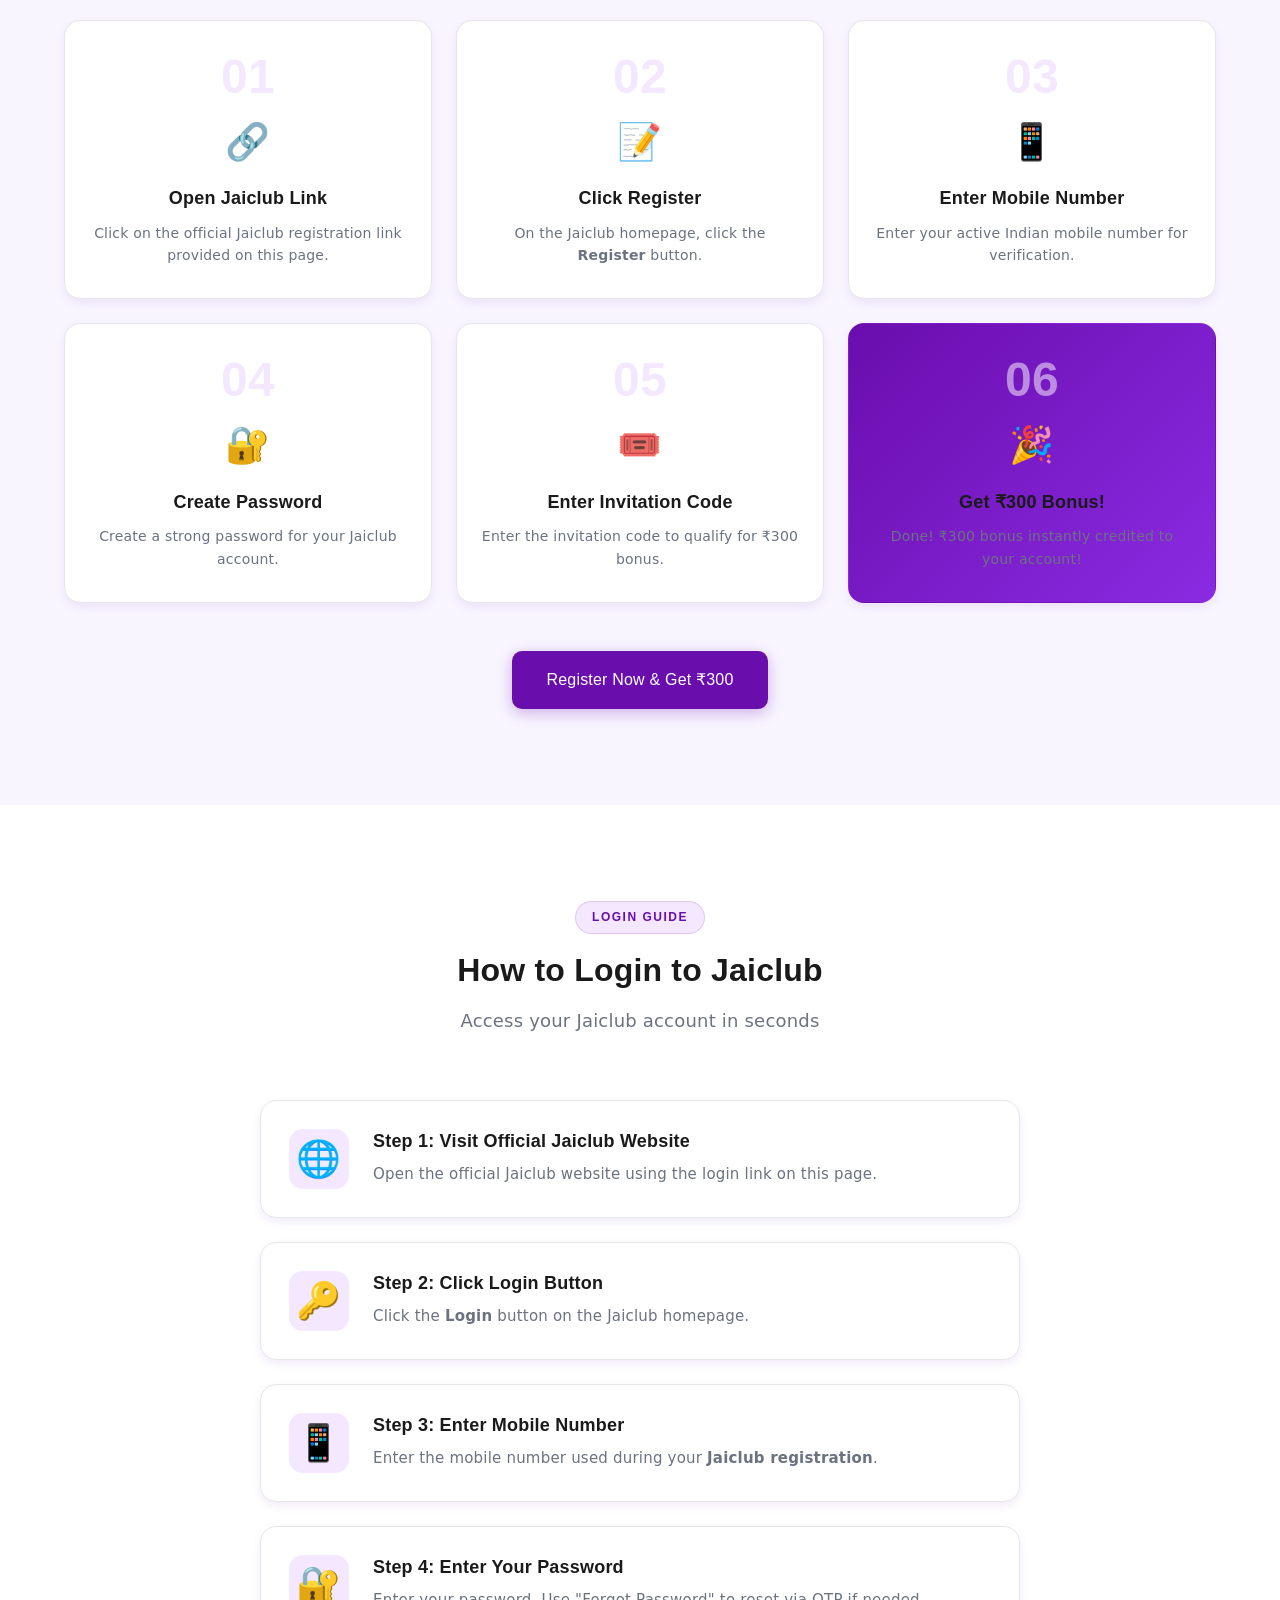
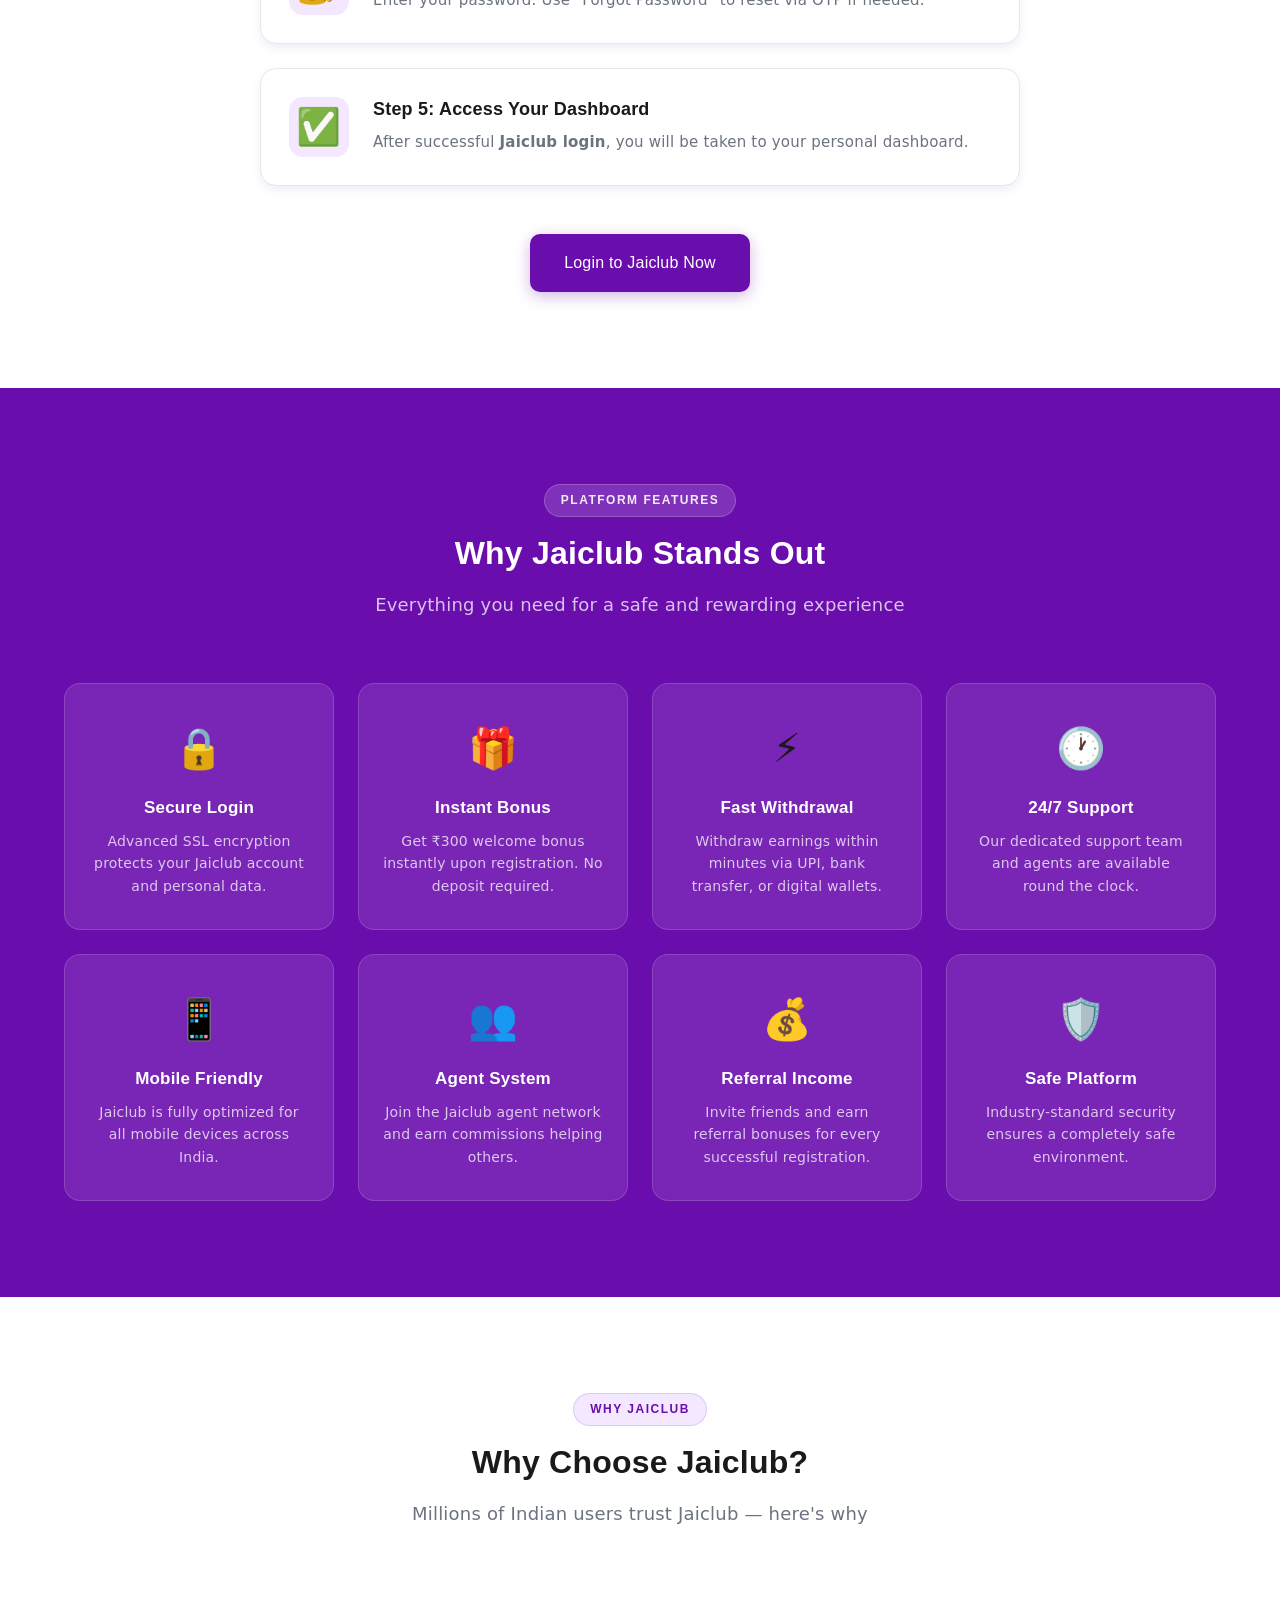
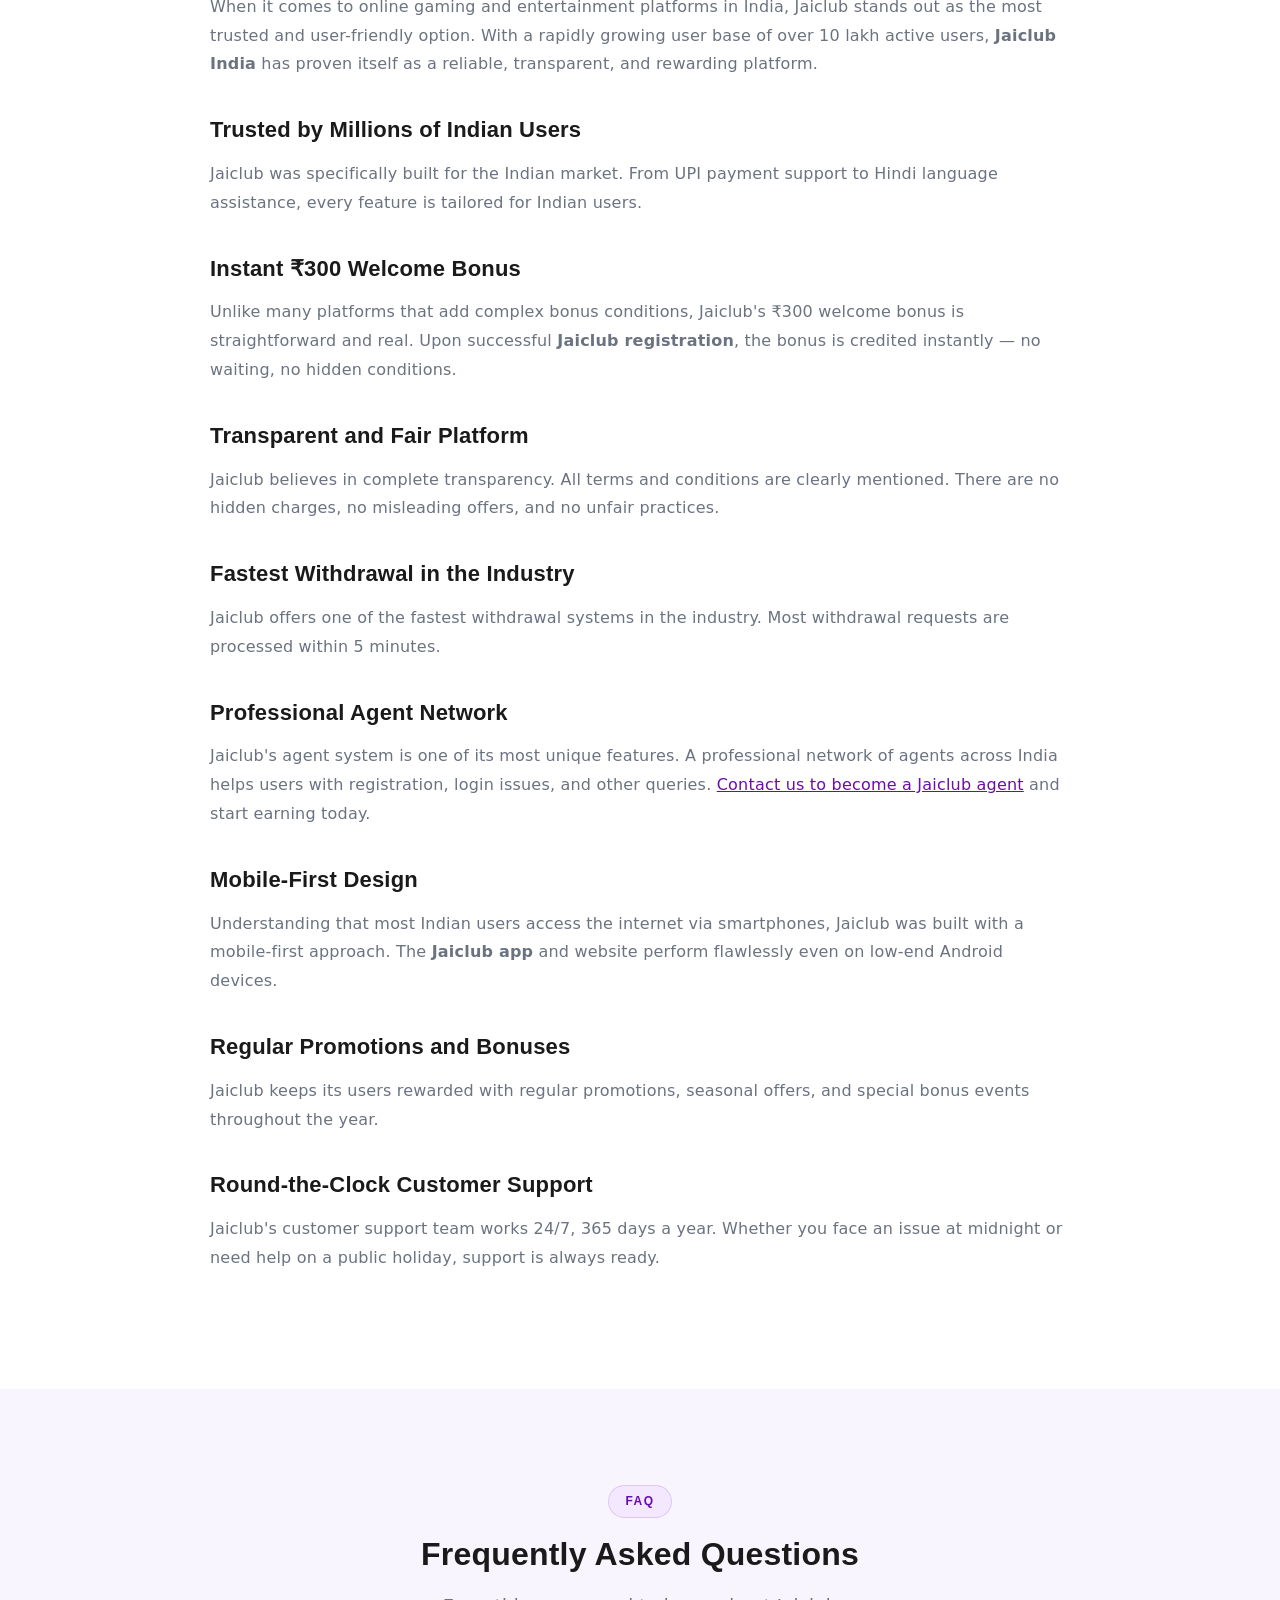
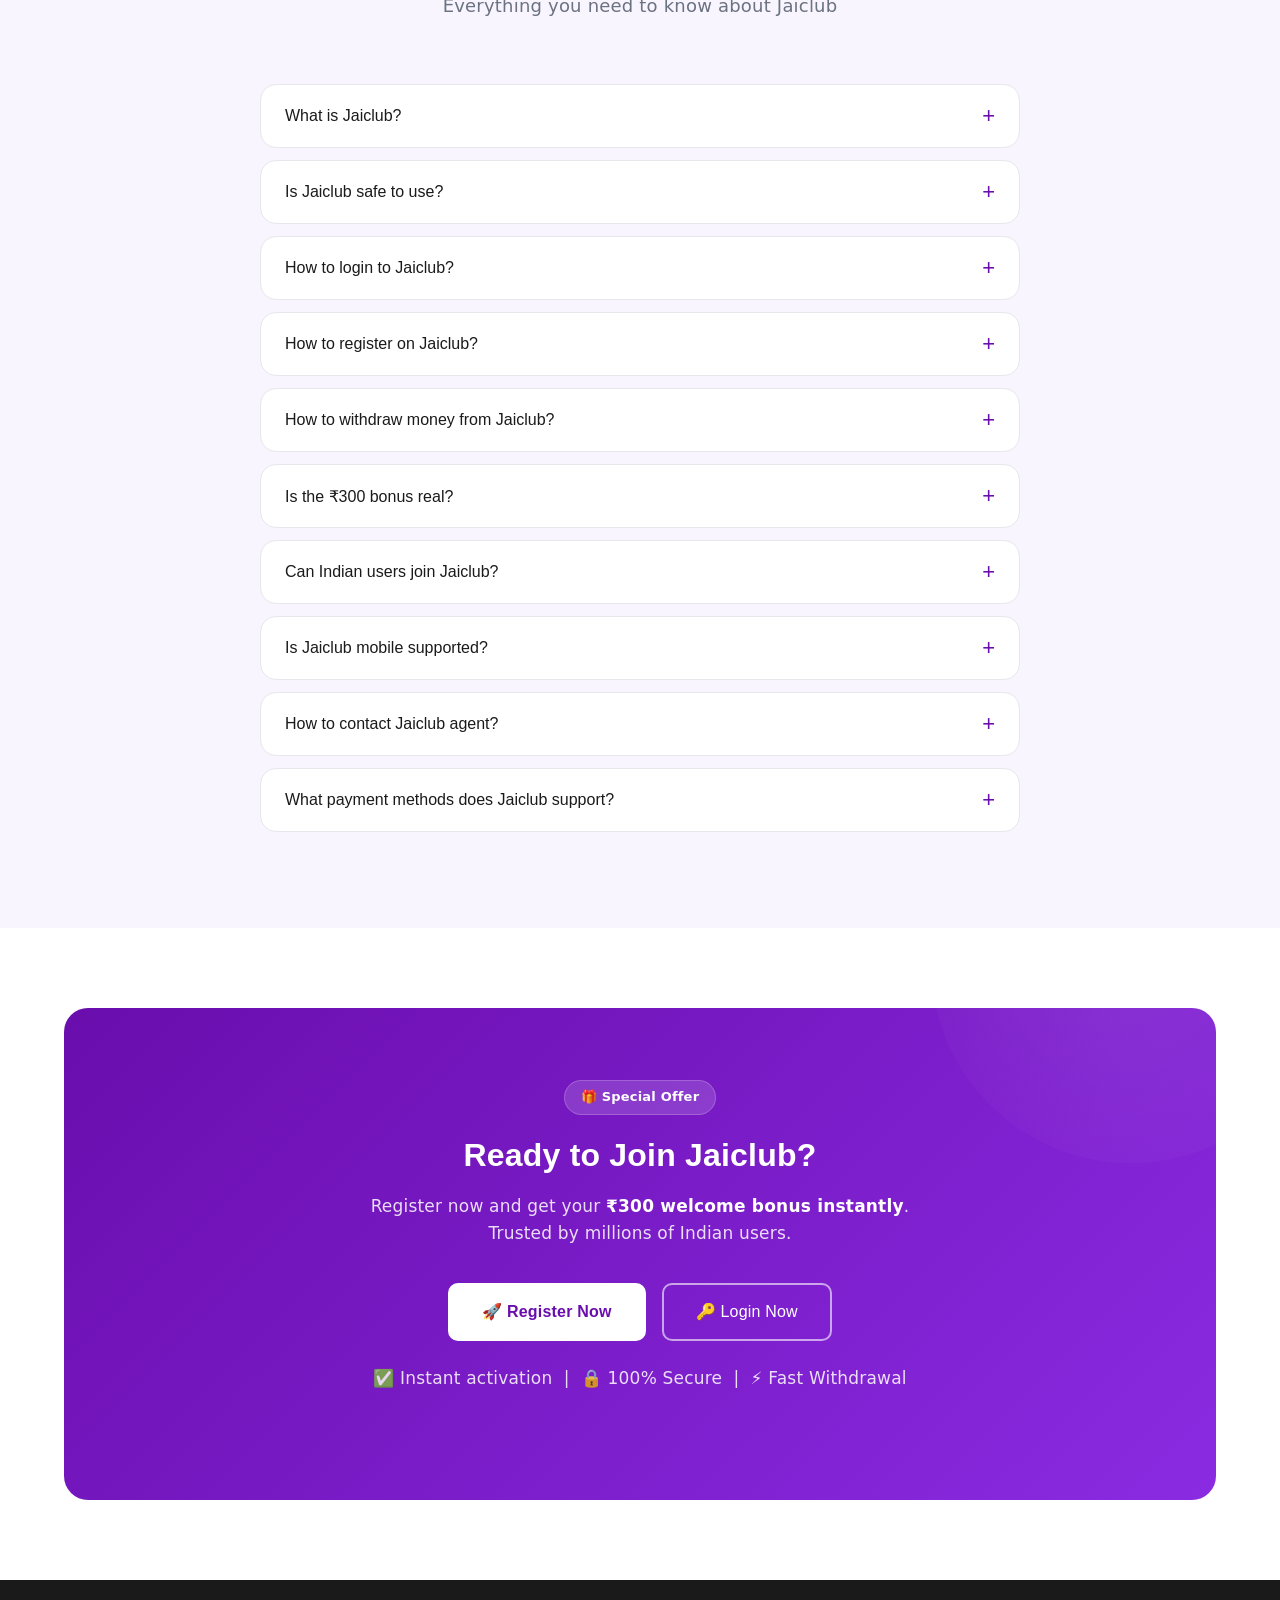
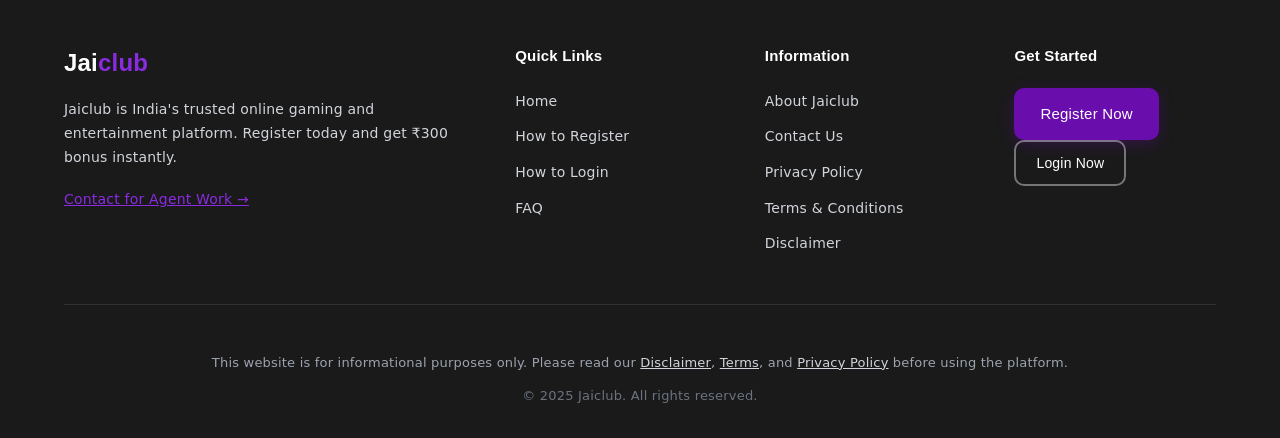
==== commit 8f01ae26: "Create index.html" ====
--- a/index.html
+++ b/index.html
@@ -21,7 +21,7 @@
   <!-- Twitter Card -->
   <meta name="twitter:card" content="summary_large_image" />
   <meta name="twitter:title" content="Jaiclub Login | Register and Get ₹300 Bonus" />
-  <meta name="twitter:description" content="Join Jaiclub today. Register and get ₹300 bonus instantly. Safe platform for Indian users." />
+  <meta name="twitter:description" content="Join Jaiclub today. Register and get ₹300 bonus instantly." />
   <meta name="twitter:image" content="https://example.com/og-image.jpg" />
 
   <!-- Google Fonts -->
@@ -36,12 +36,7 @@
     "@type": "WebSite",
     "name": "Jaiclub",
     "url": "https://example.com",
-    "description": "Jaiclub official login and register page. Get ₹300 bonus instantly after registration.",
-    "potentialAction": {
-      "@type": "SearchAction",
-      "target": "https://example.com/?s={search_term_string}",
-      "query-input": "required name=search_term_string"
-    }
+    "description": "Jaiclub official login and register page. Get ₹300 bonus instantly after registration."
   }
   </script>
   <script type="application/ld+json">
@@ -51,7 +46,6 @@
     "name": "Jaiclub",
     "url": "https://example.com",
     "logo": "https://example.com/logo.png",
-    "sameAs": [],
     "contactPoint": {
       "@type": "ContactPoint",
       "contactType": "Customer Support",
@@ -64,46 +58,10 @@
     "@context": "https://schema.org",
     "@type": "FAQPage",
     "mainEntity": [
-      {
-        "@type": "Question",
-        "name": "What is Jaiclub?",
-        "acceptedAnswer": {
-          "@type": "Answer",
-          "text": "Jaiclub is a trusted online gaming and entertainment platform designed for Indian users. It offers secure login, instant bonuses, fast withdrawals, and 24/7 agent support."
-        }
-      },
-      {
-        "@type": "Question",
-        "name": "Is Jaiclub safe?",
-        "acceptedAnswer": {
-          "@type": "Answer",
-          "text": "Yes, Jaiclub is a safe and secure platform. It uses advanced encryption technology to protect user data and transactions."
-        }
-      },
-      {
-        "@type": "Question",
-        "name": "How to register on Jaiclub?",
-        "acceptedAnswer": {
-          "@type": "Answer",
-          "text": "To register on Jaiclub, open the Jaiclub link, click Register, enter your mobile number, create a password, enter the invitation code, and get your ₹300 bonus instantly."
-        }
-      },
-      {
-        "@type": "Question",
-        "name": "How to login to Jaiclub?",
-        "acceptedAnswer": {
-          "@type": "Answer",
-          "text": "To login to Jaiclub, visit the official Jaiclub website, click the Login button, enter your registered mobile number and password, and access your account."
-        }
-      },
-      {
-        "@type": "Question",
-        "name": "How to withdraw from Jaiclub?",
-        "acceptedAnswer": {
-          "@type": "Answer",
-          "text": "Jaiclub offers fast withdrawals via UPI, bank transfer, and digital wallets. Withdrawals are typically processed within minutes."
-        }
-      }
+      {"@type": "Question","name": "What is Jaiclub?","acceptedAnswer": {"@type": "Answer","text": "Jaiclub is a trusted online gaming and entertainment platform designed for Indian users with secure login, instant bonuses, fast withdrawals, and 24/7 agent support."}},
+      {"@type": "Question","name": "Is Jaiclub safe?","acceptedAnswer": {"@type": "Answer","text": "Yes, Jaiclub uses advanced SSL encryption to protect all user data and transactions."}},
+      {"@type": "Question","name": "How to register on Jaiclub?","acceptedAnswer": {"@type": "Answer","text": "Open the Jaiclub link, click Register, enter your mobile number, create a password, enter the invitation code, and get ₹300 bonus instantly."}},
+      {"@type": "Question","name": "How to login to Jaiclub?","acceptedAnswer": {"@type": "Answer","text": "Visit the official Jaiclub website, click Login, enter your mobile number and password to access your account."}}
     ]
   }
   </script>
@@ -116,10 +74,8 @@
   <header class="header" id="header">
     <div class="container header-inner">
       <a href="index.html" class="logo">
-        <div class="logo-icon">
-          <img src="placeholder-logo.png" alt="Jaiclub Logo" class="logo-img" onerror="this.style.display='none'" />
-          <span class="logo-text">Jai<span class="logo-accent">club</span></span>
-        </div>
+        <img src="placeholder-logo.png" alt="Jaiclub Logo" class="logo-img" onerror="this.style.display='none'" />
+        <span class="logo-text">Jai<span class="logo-accent">club</span></span>
       </a>
       <div class="header-actions">
         <a href="https://example.com" class="btn btn-outline" target="_blank" rel="noopener">Login</a>
@@ -133,8 +89,8 @@
 
   <!-- MOBILE MENU -->
   <div class="mobile-menu" id="mobileMenu">
-    <a href="https://example.com" class="btn btn-outline" target="_blank" rel="noopener">Login</a>
-    <a href="https://example.com" class="btn btn-primary" target="_blank" rel="noopener">Register Now</a>
+    <a href="https://example.com" class="btn btn-outline btn-full" target="_blank" rel="noopener">Login</a>
+    <a href="https://example.com" class="btn btn-primary btn-full" target="_blank" rel="noopener">Register Now</a>
     <a href="contact.html" class="mobile-agent-link">Contact for Agent Work</a>
   </div>
 
@@ -143,26 +99,32 @@
     <div class="hero-bg-shapes">
       <div class="shape shape-1"></div>
       <div class="shape shape-2"></div>
-      <div class="shape shape-3"></div>
     </div>
     <div class="container hero-inner">
+
+      <!-- HERO TEXT — always first in DOM = always first on mobile -->
       <div class="hero-content fade-up">
         <div class="hero-badge">🎉 Limited Time Offer</div>
         <h1 class="hero-title">Jaiclub Login &amp; Register<br /><span class="gradient-text">Get ₹300 Bonus</span></h1>
-        <p class="hero-subtitle">Join Jaiclub today and start earning with secure login and instant bonus. Trusted platform for Indian users with fast withdrawals and 24/7 support.</p>
+        <p class="hero-subtitle">Join Jaiclub today and start earning with secure login and instant bonus. Trusted platform for Indian users.</p>
+
         <div class="hero-cta">
-          <a href="https://example.com" class="btn btn-primary btn-lg" target="_blank" rel="noopener">🚀 Register Now</a>
-          <a href="https://example.com" class="btn btn-outline btn-lg" target="_blank" rel="noopener">🔑 Login Now</a>
-        </div>
+          <a href="https://example.com" class="btn btn-primary btn-lg btn-full-mobile" target="_blank" rel="noopener">🚀 Register Now</a>
+          <a href="https://example.com" class="btn btn-outline btn-lg btn-full-mobile" target="_blank" rel="noopener">🔑 Login Now</a>
+        </div>
+
         <div class="hero-trust">
           <span>✅ Instant activation</span>
           <span>🔒 Secure platform</span>
           <span>⚡ Fast withdrawal</span>
         </div>
+
         <div class="agent-link-wrap">
           <a href="contact.html" class="agent-link">Contact for agent work</a>
         </div>
       </div>
+
+      <!-- BONUS CARD — comes second in DOM = below CTA on mobile -->
       <div class="hero-visual fade-up-delay">
         <div class="bonus-card">
           <div class="bonus-card-header">Welcome Bonus</div>
@@ -177,6 +139,7 @@
           <a href="https://example.com" class="btn btn-primary btn-full" target="_blank" rel="noopener">Claim Bonus Now</a>
         </div>
       </div>
+
     </div>
   </section>
 
@@ -195,17 +158,17 @@
       <div class="stat-divider"></div>
       <div class="stat-item">
         <div class="stat-number">24/7</div>
-        <div class="stat-label">Agent Support</div>
+        <div class="stat-label">Support</div>
       </div>
       <div class="stat-divider"></div>
       <div class="stat-item">
         <div class="stat-number">5 Min</div>
-        <div class="stat-label">Fast Withdrawal</div>
-      </div>
-    </div>
-  </section>
-
-  <!-- ABOUT JAICLUB SECTION -->
+        <div class="stat-label">Withdrawal</div>
+      </div>
+    </div>
+  </section>
+
+  <!-- ABOUT JAICLUB -->
   <section class="section about-section" id="about">
     <div class="container">
       <div class="section-header fade-up">
@@ -216,42 +179,31 @@
       <div class="about-content fade-up">
         <div class="about-text">
           <p>Jaiclub is one of India's most trusted and rapidly growing online gaming and entertainment platforms. Designed specifically for Indian users, Jaiclub provides a seamless, secure, and exciting experience for players across the country. Whether you are a first-time user or an experienced player, Jaiclub offers everything you need — from simple registration to instant bonuses and fast withdrawals.</p>
-
           <p>The <strong>Jaiclub platform</strong> was built with a single goal in mind: to provide Indian users with a safe, reliable, and rewarding online gaming experience. With millions of active users across India, Jaiclub has established itself as a go-to platform for those seeking entertainment and real earning opportunities.</p>
 
           <h3>How Jaiclub Works</h3>
-          <p>Jaiclub operates on a simple and transparent model. Users register on the <strong>official Jaiclub website</strong>, complete their profile, and instantly receive a ₹300 welcome bonus. This bonus can be used to explore the platform and start earning. Jaiclub's system is designed to be fair, transparent, and rewarding for all users.</p>
-
-          <p>The platform runs on advanced technology that ensures fast loading, smooth gameplay, and instant transaction processing. Whether you are depositing funds or withdrawing your winnings, Jaiclub processes everything quickly and securely. The <strong>Jaiclub app</strong> and website are optimized for both desktop and mobile devices, making it easy to access from anywhere in India.</p>
+          <p>Jaiclub operates on a simple and transparent model. Users register on the <strong>official Jaiclub website</strong>, complete their profile, and instantly receive a ₹300 welcome bonus. The platform runs on advanced technology ensuring fast loading, smooth gameplay, and instant transaction processing.</p>
 
           <h3>Jaiclub Login Process</h3>
-          <p>The <strong>Jaiclub login</strong> process is quick and hassle-free. Once you have registered on the platform, you can log in anytime using your registered mobile number and password. The login page is simple, clean, and secure. Jaiclub uses advanced encryption to protect your login credentials and personal information at all times.</p>
-
-          <p>To access the <strong>Jaiclub login page</strong>, simply visit the official Jaiclub website using the link provided on this page. Click the Login button, enter your mobile number and password, and you will be instantly taken to your dashboard. From there, you can access all features, check your balance, and start playing.</p>
+          <p>The <strong>Jaiclub login</strong> process is quick and hassle-free. Log in anytime using your registered mobile number and password. Jaiclub uses advanced encryption to protect your login credentials and personal information at all times.</p>
 
           <h3>Jaiclub Registration Process</h3>
-          <p>The <strong>Jaiclub registration</strong> process is completely free and takes less than two minutes. New users simply need to visit the official Jaiclub link, click on Register, enter their mobile number, create a strong password, and enter the invitation code. Upon successful registration, ₹300 bonus is instantly credited to your account — no deposit required.</p>
-
-          <p>Jaiclub's registration is open to all Indian users above the age of 18. The platform supports multiple Indian languages and is designed keeping Indian users in mind. The entire <strong>Jaiclub registration</strong> process is mobile-friendly and can be completed directly from your smartphone in just a few taps.</p>
+          <p>The <strong>Jaiclub registration</strong> process is completely free and takes less than two minutes. Enter your mobile number, create a strong password, and enter the invitation code. Upon successful registration, ₹300 bonus is instantly credited — no deposit required.</p>
 
           <h3>Jaiclub Bonus System</h3>
-          <p>One of the most attractive features of Jaiclub is its generous bonus system. New users receive a <strong>₹300 welcome bonus</strong> instantly upon registration. In addition to the welcome bonus, Jaiclub offers daily bonuses, referral bonuses, and special promotional bonuses throughout the year. The bonus system is transparent, and all bonus terms are clearly mentioned on the platform.</p>
-
-          <p>The <strong>Jaiclub bonus</strong> can be used across various games and features on the platform. Referral bonuses allow existing users to earn additional income by inviting friends to join Jaiclub. This makes Jaiclub not just an entertainment platform but also an income opportunity for many Indian users.</p>
+          <p>New users receive a <strong>₹300 welcome bonus</strong> instantly upon registration. Jaiclub also offers daily bonuses, referral bonuses, and special promotional bonuses throughout the year.</p>
 
           <h3>Security on Jaiclub</h3>
-          <p>Security is a top priority at Jaiclub. The platform uses industry-standard SSL encryption to protect all user data and financial transactions. Your personal information, payment details, and account credentials are always kept safe and confidential. Jaiclub never shares user data with third parties without consent.</p>
-
-          <p>The <strong>Jaiclub platform</strong> also features advanced fraud detection systems that protect users from unauthorized access and suspicious activity. Regular security audits are conducted to ensure the platform remains safe and trustworthy for all its users across India.</p>
+          <p>Jaiclub uses industry-standard SSL encryption to protect all user data and financial transactions. Your personal information, payment details, and account credentials are always kept safe and confidential.</p>
 
           <h3>Fast Withdrawal on Jaiclub</h3>
-          <p>Jaiclub is known for its lightning-fast withdrawal system. Unlike many other platforms, Jaiclub processes withdrawal requests within minutes. Users can withdraw their earnings via UPI, bank transfer, and popular digital wallets. There are no hidden charges or unnecessary delays in the withdrawal process.</p>
+          <p>Jaiclub processes withdrawal requests within minutes via UPI, bank transfer, and popular digital wallets. No unnecessary delays, no hidden charges.</p>
 
           <h3>Mobile Friendly Platform</h3>
-          <p>The <strong>Jaiclub website</strong> and app are fully optimized for mobile devices. Indian users can access Jaiclub from any smartphone — Android or iOS — without any issues. The mobile interface is clean, fast, and easy to navigate. All features available on the desktop version are also fully accessible on mobile.</p>
+          <p>The <strong>Jaiclub website</strong> and app are fully optimized for mobile devices. Indian users can access Jaiclub from any Android or iOS smartphone from anywhere in India.</p>
 
           <h3>Agent Support System</h3>
-          <p>Jaiclub has a dedicated agent support system that helps users with any issues they may face. Whether you need help with registration, login, withdrawal, or any other query, Jaiclub's agents are available 24/7 to assist you. The <strong>Jaiclub agent</strong> system also provides a great income opportunity for those who want to earn by helping others join the platform. <a href="contact.html">Contact us for agent work opportunities.</a></p>
+          <p>Jaiclub has a dedicated agent support system available 24/7 to assist users with registration, login, withdrawal, or any other query. <a href="contact.html">Contact us for agent work opportunities.</a></p>
         </div>
       </div>
     </div>
@@ -263,48 +215,48 @@
       <div class="section-header fade-up">
         <div class="section-badge">Get Started</div>
         <h2 class="section-title">How to Register on Jaiclub</h2>
-        <p class="section-subtitle">Complete your <strong>Jaiclub registration</strong> in under 2 minutes and get ₹300 bonus instantly</p>
+        <p class="section-subtitle">Complete your Jaiclub registration in under 2 minutes and get ₹300 instantly</p>
       </div>
       <div class="steps-grid fade-up">
         <div class="step-card">
           <div class="step-number">01</div>
           <div class="step-icon">🔗</div>
           <h3>Open Jaiclub Link</h3>
-          <p>Click on the official Jaiclub registration link provided on this page. You will be redirected to the official Jaiclub platform.</p>
+          <p>Click on the official Jaiclub registration link provided on this page.</p>
         </div>
         <div class="step-card">
           <div class="step-number">02</div>
           <div class="step-icon">📝</div>
           <h3>Click Register</h3>
-          <p>On the Jaiclub homepage, click the <strong>Register</strong> button. A simple registration form will appear on your screen.</p>
+          <p>On the Jaiclub homepage, click the <strong>Register</strong> button.</p>
         </div>
         <div class="step-card">
           <div class="step-number">03</div>
           <div class="step-icon">📱</div>
           <h3>Enter Mobile Number</h3>
-          <p>Enter your Indian mobile number. Make sure to use a valid and active mobile number for OTP verification.</p>
+          <p>Enter your active Indian mobile number for verification.</p>
         </div>
         <div class="step-card">
           <div class="step-number">04</div>
           <div class="step-icon">🔐</div>
           <h3>Create Password</h3>
-          <p>Create a strong password for your Jaiclub account. Use a combination of letters, numbers, and symbols for security.</p>
+          <p>Create a strong password for your Jaiclub account.</p>
         </div>
         <div class="step-card">
           <div class="step-number">05</div>
           <div class="step-icon">🎟️</div>
           <h3>Enter Invitation Code</h3>
-          <p>Enter the invitation code to activate your account and qualify for the ₹300 welcome bonus offer.</p>
+          <p>Enter the invitation code to qualify for ₹300 bonus.</p>
         </div>
         <div class="step-card highlight-step">
           <div class="step-number">06</div>
           <div class="step-icon">🎉</div>
           <h3>Get ₹300 Bonus!</h3>
-          <p>Congratulations! Your <strong>Jaiclub registration</strong> is complete. ₹300 bonus is instantly credited to your account!</p>
+          <p>Done! ₹300 bonus instantly credited to your account!</p>
         </div>
       </div>
       <div class="steps-cta fade-up">
-        <a href="https://example.com" class="btn btn-primary btn-lg" target="_blank" rel="noopener">Register Now & Get ₹300</a>
+        <a href="https://example.com" class="btn btn-primary btn-lg btn-full-mobile" target="_blank" rel="noopener">Register Now &amp; Get ₹300</a>
       </div>
     </div>
   </section>
@@ -315,47 +267,47 @@
       <div class="section-header fade-up">
         <div class="section-badge">Login Guide</div>
         <h2 class="section-title">How to Login to Jaiclub</h2>
-        <p class="section-subtitle">Access your <strong>Jaiclub account</strong> in seconds with our simple login process</p>
+        <p class="section-subtitle">Access your Jaiclub account in seconds</p>
       </div>
       <div class="login-steps fade-up">
         <div class="login-step">
           <div class="login-step-icon">🌐</div>
           <div class="login-step-content">
             <h3>Step 1: Visit Official Jaiclub Website</h3>
-            <p>Open the official Jaiclub website using the login link provided on this page. Always use the official link to ensure your account security and avoid phishing sites.</p>
+            <p>Open the official Jaiclub website using the login link on this page.</p>
           </div>
         </div>
         <div class="login-step">
           <div class="login-step-icon">🔑</div>
           <div class="login-step-content">
             <h3>Step 2: Click Login Button</h3>
-            <p>On the Jaiclub homepage, click the <strong>Login</strong> button at the top right corner. The login page will load instantly on your screen.</p>
+            <p>Click the <strong>Login</strong> button on the Jaiclub homepage.</p>
           </div>
         </div>
         <div class="login-step">
           <div class="login-step-icon">📱</div>
           <div class="login-step-content">
             <h3>Step 3: Enter Mobile Number</h3>
-            <p>Enter the mobile number you used during your <strong>Jaiclub registration</strong>. This is your primary login identifier on the platform.</p>
+            <p>Enter the mobile number used during your <strong>Jaiclub registration</strong>.</p>
           </div>
         </div>
         <div class="login-step">
           <div class="login-step-icon">🔐</div>
           <div class="login-step-content">
             <h3>Step 4: Enter Your Password</h3>
-            <p>Enter your Jaiclub account password. If you forgot your password, use the "Forgot Password" option to reset it instantly via OTP.</p>
+            <p>Enter your password. Use "Forgot Password" to reset via OTP if needed.</p>
           </div>
         </div>
         <div class="login-step">
           <div class="login-step-icon">✅</div>
           <div class="login-step-content">
             <h3>Step 5: Access Your Dashboard</h3>
-            <p>After successful <strong>Jaiclub login</strong>, you will be redirected to your personal dashboard where you can view your balance, bonuses, and all available features.</p>
+            <p>After successful <strong>Jaiclub login</strong>, you will be taken to your personal dashboard.</p>
           </div>
         </div>
       </div>
       <div class="steps-cta fade-up">
-        <a href="https://example.com" class="btn btn-primary btn-lg" target="_blank" rel="noopener">Login to Jaiclub Now</a>
+        <a href="https://example.com" class="btn btn-primary btn-lg btn-full-mobile" target="_blank" rel="noopener">Login to Jaiclub Now</a>
       </div>
     </div>
   </section>
@@ -369,46 +321,14 @@
         <p class="section-subtitle light">Everything you need for a safe and rewarding experience</p>
       </div>
       <div class="features-grid fade-up">
-        <div class="feature-card">
-          <div class="feature-icon">🔒</div>
-          <h3>Secure Login</h3>
-          <p>Advanced SSL encryption protects your Jaiclub account credentials and personal data at all times.</p>
-        </div>
-        <div class="feature-card">
-          <div class="feature-icon">🎁</div>
-          <h3>Instant Bonus</h3>
-          <p>Get ₹300 welcome bonus instantly upon registration. No deposit required to claim your bonus.</p>
-        </div>
-        <div class="feature-card">
-          <div class="feature-icon">⚡</div>
-          <h3>Fast Withdrawal</h3>
-          <p>Withdraw your earnings within minutes via UPI, bank transfer, or digital wallets. No delays.</p>
-        </div>
-        <div class="feature-card">
-          <div class="feature-icon">🕐</div>
-          <h3>24/7 Support</h3>
-          <p>Our dedicated support team and agents are available round the clock to help you with any issue.</p>
-        </div>
-        <div class="feature-card">
-          <div class="feature-icon">📱</div>
-          <h3>Mobile Friendly</h3>
-          <p>Jaiclub is fully optimized for all mobile devices. Play and earn from anywhere in India.</p>
-        </div>
-        <div class="feature-card">
-          <div class="feature-icon">👥</div>
-          <h3>Agent System</h3>
-          <p>Join the Jaiclub agent network and earn commissions by helping others discover the platform.</p>
-        </div>
-        <div class="feature-card">
-          <div class="feature-icon">💰</div>
-          <h3>Referral Income</h3>
-          <p>Invite friends to join Jaiclub and earn referral bonuses for every successful registration.</p>
-        </div>
-        <div class="feature-card">
-          <div class="feature-icon">🛡️</div>
-          <h3>Safe Platform</h3>
-          <p>Jaiclub uses industry-standard security measures to ensure a completely safe gaming environment.</p>
-        </div>
+        <div class="feature-card"><div class="feature-icon">🔒</div><h3>Secure Login</h3><p>Advanced SSL encryption protects your Jaiclub account and personal data.</p></div>
+        <div class="feature-card"><div class="feature-icon">🎁</div><h3>Instant Bonus</h3><p>Get ₹300 welcome bonus instantly upon registration. No deposit required.</p></div>
+        <div class="feature-card"><div class="feature-icon">⚡</div><h3>Fast Withdrawal</h3><p>Withdraw earnings within minutes via UPI, bank transfer, or digital wallets.</p></div>
+        <div class="feature-card"><div class="feature-icon">🕐</div><h3>24/7 Support</h3><p>Our dedicated support team and agents are available round the clock.</p></div>
+        <div class="feature-card"><div class="feature-icon">📱</div><h3>Mobile Friendly</h3><p>Jaiclub is fully optimized for all mobile devices across India.</p></div>
+        <div class="feature-card"><div class="feature-icon">👥</div><h3>Agent System</h3><p>Join the Jaiclub agent network and earn commissions helping others.</p></div>
+        <div class="feature-card"><div class="feature-icon">💰</div><h3>Referral Income</h3><p>Invite friends and earn referral bonuses for every successful registration.</p></div>
+        <div class="feature-card"><div class="feature-icon">🛡️</div><h3>Safe Platform</h3><p>Industry-standard security ensures a completely safe environment.</p></div>
       </div>
     </div>
   </section>
@@ -423,40 +343,29 @@
       </div>
       <div class="why-content fade-up">
         <div class="why-text">
-          <p>When it comes to online gaming and entertainment platforms in India, Jaiclub stands out as the most trusted and user-friendly option. With a rapidly growing user base of over 10 lakh active users, <strong>Jaiclub India</strong> has proven itself as a reliable, transparent, and rewarding platform that delivers on its promises.</p>
-
+          <p>When it comes to online gaming and entertainment platforms in India, Jaiclub stands out as the most trusted and user-friendly option. With a rapidly growing user base of over 10 lakh active users, <strong>Jaiclub India</strong> has proven itself as a reliable, transparent, and rewarding platform.</p>
           <h3>Trusted by Millions of Indian Users</h3>
-          <p>Jaiclub was specifically built for the Indian market. From language support to payment methods, every feature on the <strong>Jaiclub platform</strong> is tailored for Indian users. The platform supports UPI, which is the most popular payment method in India, making deposits and withdrawals seamless and instant for Indian users.</p>
-
+          <p>Jaiclub was specifically built for the Indian market. From UPI payment support to Hindi language assistance, every feature is tailored for Indian users.</p>
           <h3>Instant ₹300 Welcome Bonus</h3>
-          <p>Unlike many platforms that promise bonuses but add complex terms and conditions, Jaiclub's ₹300 welcome bonus is straightforward and real. Upon successful <strong>Jaiclub registration</strong>, the bonus is credited instantly — no waiting, no hidden conditions. This makes Jaiclub the most generous platform for new users in India.</p>
-
+          <p>Unlike many platforms that add complex bonus conditions, Jaiclub's ₹300 welcome bonus is straightforward and real. Upon successful <strong>Jaiclub registration</strong>, the bonus is credited instantly — no waiting, no hidden conditions.</p>
           <h3>Transparent and Fair Platform</h3>
-          <p>Jaiclub believes in complete transparency. All terms, conditions, and rules are clearly mentioned on the platform. There are no hidden charges, no misleading offers, and no unfair practices. What you see is what you get with Jaiclub — a fair, transparent, and trustworthy gaming experience.</p>
-
+          <p>Jaiclub believes in complete transparency. All terms and conditions are clearly mentioned. There are no hidden charges, no misleading offers, and no unfair practices.</p>
           <h3>Fastest Withdrawal in the Industry</h3>
-          <p>One of the biggest concerns for online platform users in India is the speed of withdrawals. Jaiclub eliminates this concern by offering one of the fastest withdrawal systems in the industry. Most withdrawal requests are processed within 5 minutes, making it the go-to platform for users who value speed and reliability.</p>
-
+          <p>Jaiclub offers one of the fastest withdrawal systems in the industry. Most withdrawal requests are processed within 5 minutes.</p>
           <h3>Professional Agent Network</h3>
-          <p>Jaiclub's agent system is one of its most unique features. The platform has a professional network of agents across India who help users with registration, login issues, and other queries. This human-touch support system sets Jaiclub apart from other automated platforms. <a href="contact.html">Contact us to become a Jaiclub agent</a> and start earning commissions today.</p>
-
+          <p>Jaiclub's agent system is one of its most unique features. A professional network of agents across India helps users with registration, login issues, and other queries. <a href="contact.html">Contact us to become a Jaiclub agent</a> and start earning today.</p>
           <h3>Mobile-First Design</h3>
-          <p>Understanding that most Indian users access the internet via smartphones, Jaiclub was built with a mobile-first approach. The <strong>Jaiclub app</strong> and website are optimized for all screen sizes and perform flawlessly on even low-end Android devices, ensuring that users from all backgrounds can enjoy the platform without any technical issues.</p>
-
+          <p>Understanding that most Indian users access the internet via smartphones, Jaiclub was built with a mobile-first approach. The <strong>Jaiclub app</strong> and website perform flawlessly even on low-end Android devices.</p>
           <h3>Regular Promotions and Bonuses</h3>
-          <p>Jaiclub keeps its users engaged and rewarded with regular promotions, seasonal offers, and special bonus events. Whether it's a festive bonus during Diwali or a special referral promotion, Jaiclub always has something exciting for its users. The platform's commitment to rewarding its loyal users is one of the main reasons millions of Indians choose <strong>Jaiclub official</strong> over other platforms.</p>
-
+          <p>Jaiclub keeps its users rewarded with regular promotions, seasonal offers, and special bonus events throughout the year.</p>
           <h3>Round-the-Clock Customer Support</h3>
-          <p>Jaiclub's customer support team works 24 hours a day, 7 days a week, 365 days a year. Whether you face an issue at midnight or need assistance on a public holiday, Jaiclub's support team is always ready to help. Support is available via chat, email, and through the dedicated agent network across India.</p>
-
-          <h3>Simple and Clean User Interface</h3>
-          <p>The Jaiclub platform features a clean, modern, and intuitive user interface that makes navigation easy for users of all ages and technical backgrounds. Even if you are using an online platform for the first time, you will find Jaiclub extremely easy to navigate and use. This simplicity, combined with powerful features, makes Jaiclub the best choice for Indian users looking for a reliable online entertainment platform.</p>
-        </div>
-      </div>
-    </div>
-  </section>
-
-  <!-- FAQ SECTION -->
+          <p>Jaiclub's customer support team works 24/7, 365 days a year. Whether you face an issue at midnight or need help on a public holiday, support is always ready.</p>
+        </div>
+      </div>
+    </div>
+  </section>
+
+  <!-- FAQ -->
   <section class="section faq-section bg-light" id="faq">
     <div class="container">
       <div class="section-header fade-up">
@@ -465,121 +374,60 @@
         <p class="section-subtitle">Everything you need to know about Jaiclub</p>
       </div>
       <div class="faq-list fade-up">
-
-        <div class="faq-item">
-          <button class="faq-question" aria-expanded="false">
-            <span>What is Jaiclub?</span>
-            <span class="faq-icon">+</span>
-          </button>
-          <div class="faq-answer">
-            <p>Jaiclub is a trusted online gaming and entertainment platform designed specifically for Indian users. It offers a secure login system, instant ₹300 welcome bonus, fast withdrawals, and 24/7 agent support. The <strong>Jaiclub platform</strong> is accessible via both desktop and mobile devices.</p>
-          </div>
-        </div>
-
-        <div class="faq-item">
-          <button class="faq-question" aria-expanded="false">
-            <span>Is Jaiclub safe to use?</span>
-            <span class="faq-icon">+</span>
-          </button>
-          <div class="faq-answer">
-            <p>Yes, Jaiclub is completely safe to use. The platform uses advanced SSL encryption technology to protect all user data and financial transactions. Your personal information and account credentials are always kept confidential. Jaiclub also has a dedicated security team that monitors the platform 24/7.</p>
-          </div>
-        </div>
-
-        <div class="faq-item">
-          <button class="faq-question" aria-expanded="false">
-            <span>How to login to Jaiclub?</span>
-            <span class="faq-icon">+</span>
-          </button>
-          <div class="faq-answer">
-            <p>To perform a <strong>Jaiclub login</strong>, visit the official Jaiclub website using the link on this page, click the Login button, enter your registered mobile number and password, and access your account dashboard instantly. If you forgot your password, use the forgot password option to reset it via OTP.</p>
-          </div>
-        </div>
-
-        <div class="faq-item">
-          <button class="faq-question" aria-expanded="false">
-            <span>How to register on Jaiclub?</span>
-            <span class="faq-icon">+</span>
-          </button>
-          <div class="faq-answer">
-            <p><strong>Jaiclub registration</strong> is free and takes less than 2 minutes. Click the Register button on this page, enter your mobile number, create a password, enter your invitation code, and your account will be created instantly with ₹300 bonus credited to your account.</p>
-          </div>
-        </div>
-
-        <div class="faq-item">
-          <button class="faq-question" aria-expanded="false">
-            <span>How to withdraw money from Jaiclub?</span>
-            <span class="faq-icon">+</span>
-          </button>
-          <div class="faq-answer">
-            <p>Jaiclub offers multiple withdrawal options for Indian users including UPI, bank transfer, and digital wallets. To withdraw, go to your account dashboard, click on Withdraw, enter the amount, select your preferred payment method, and your money will be transferred within minutes. There are no hidden charges.</p>
-          </div>
-        </div>
-
-        <div class="faq-item">
-          <button class="faq-question" aria-expanded="false">
-            <span>Is the ₹300 bonus real?</span>
-            <span class="faq-icon">+</span>
-          </button>
-          <div class="faq-answer">
-            <p>Yes, the <strong>Jaiclub bonus</strong> of ₹300 is completely real and is credited instantly upon successful registration. There are no hidden conditions — simply register using the official link on this page, complete the registration process, and your ₹300 bonus will appear in your account immediately.</p>
-          </div>
-        </div>
-
-        <div class="faq-item">
-          <button class="faq-question" aria-expanded="false">
-            <span>Can Indian users join Jaiclub?</span>
-            <span class="faq-icon">+</span>
-          </button>
-          <div class="faq-answer">
-            <p>Yes, <strong>Jaiclub India</strong> is specifically designed for Indian users. The platform supports Indian payment methods like UPI and bank transfers, and the customer support team is available in English and Hindi. All Indian users above 18 years of age are eligible to join and play on Jaiclub.</p>
-          </div>
-        </div>
-
-        <div class="faq-item">
-          <button class="faq-question" aria-expanded="false">
-            <span>Is Jaiclub mobile supported?</span>
-            <span class="faq-icon">+</span>
-          </button>
-          <div class="faq-answer">
-            <p>Yes, the <strong>Jaiclub app</strong> and website are fully optimized for mobile devices. You can access all Jaiclub features from any Android or iOS smartphone. The mobile experience is fast, smooth, and user-friendly, ensuring you can play and earn from anywhere in India.</p>
-          </div>
-        </div>
-
-        <div class="faq-item">
-          <button class="faq-question" aria-expanded="false">
-            <span>How to contact Jaiclub agent?</span>
-            <span class="faq-icon">+</span>
-          </button>
-          <div class="faq-answer">
-            <p>You can contact a <strong>Jaiclub agent</strong> by visiting our <a href="contact.html">Contact page</a>. Our agents are available 24/7 and can help you with registration, login issues, withdrawal queries, and any other concerns. You can also apply to become a Jaiclub agent and earn commissions.</p>
-          </div>
-        </div>
-
-        <div class="faq-item">
-          <button class="faq-question" aria-expanded="false">
-            <span>What payment methods does Jaiclub support?</span>
-            <span class="faq-icon">+</span>
-          </button>
-          <div class="faq-answer">
-            <p>Jaiclub supports a wide range of payment methods popular in India including UPI (GPay, PhonePe, Paytm), net banking, bank transfer, and popular digital wallets. All transactions on the <strong>Jaiclub platform</strong> are secured and processed instantly.</p>
-          </div>
-        </div>
-
-      </div>
-    </div>
-  </section>
-
-  <!-- FINAL CTA SECTION -->
+        <div class="faq-item">
+          <button class="faq-question" aria-expanded="false"><span>What is Jaiclub?</span><span class="faq-icon">+</span></button>
+          <div class="faq-answer"><p>Jaiclub is a trusted online gaming and entertainment platform for Indian users with secure login, ₹300 instant bonus, fast withdrawals, and 24/7 support.</p></div>
+        </div>
+        <div class="faq-item">
+          <button class="faq-question" aria-expanded="false"><span>Is Jaiclub safe to use?</span><span class="faq-icon">+</span></button>
+          <div class="faq-answer"><p>Yes, Jaiclub uses advanced SSL encryption to protect all user data and financial transactions. Your credentials are always kept confidential.</p></div>
+        </div>
+        <div class="faq-item">
+          <button class="faq-question" aria-expanded="false"><span>How to login to Jaiclub?</span><span class="faq-icon">+</span></button>
+          <div class="faq-answer"><p>Visit the official Jaiclub website, click Login, enter your registered mobile number and password, and access your dashboard instantly.</p></div>
+        </div>
+        <div class="faq-item">
+          <button class="faq-question" aria-expanded="false"><span>How to register on Jaiclub?</span><span class="faq-icon">+</span></button>
+          <div class="faq-answer"><p>Click Register, enter your mobile number, create a password, enter your invitation code, and get ₹300 bonus instantly. Takes less than 2 minutes.</p></div>
+        </div>
+        <div class="faq-item">
+          <button class="faq-question" aria-expanded="false"><span>How to withdraw money from Jaiclub?</span><span class="faq-icon">+</span></button>
+          <div class="faq-answer"><p>Go to your dashboard, click Withdraw, enter the amount, select UPI or bank transfer — money transferred within minutes. No hidden charges.</p></div>
+        </div>
+        <div class="faq-item">
+          <button class="faq-question" aria-expanded="false"><span>Is the ₹300 bonus real?</span><span class="faq-icon">+</span></button>
+          <div class="faq-answer"><p>Yes! The ₹300 <strong>Jaiclub bonus</strong> is completely real and credited instantly upon successful registration using the official link on this page.</p></div>
+        </div>
+        <div class="faq-item">
+          <button class="faq-question" aria-expanded="false"><span>Can Indian users join Jaiclub?</span><span class="faq-icon">+</span></button>
+          <div class="faq-answer"><p>Yes, <strong>Jaiclub India</strong> is specifically designed for Indian users. Supports UPI and bank transfers. All Indian users above 18 are eligible.</p></div>
+        </div>
+        <div class="faq-item">
+          <button class="faq-question" aria-expanded="false"><span>Is Jaiclub mobile supported?</span><span class="faq-icon">+</span></button>
+          <div class="faq-answer"><p>Yes! The <strong>Jaiclub app</strong> and website are fully optimized for all Android and iOS smartphones across India.</p></div>
+        </div>
+        <div class="faq-item">
+          <button class="faq-question" aria-expanded="false"><span>How to contact Jaiclub agent?</span><span class="faq-icon">+</span></button>
+          <div class="faq-answer"><p>Visit our <a href="contact.html">Contact page</a>. Agents are available 24/7 for registration help, login issues, withdrawals, and agent work opportunities.</p></div>
+        </div>
+        <div class="faq-item">
+          <button class="faq-question" aria-expanded="false"><span>What payment methods does Jaiclub support?</span><span class="faq-icon">+</span></button>
+          <div class="faq-answer"><p>Jaiclub supports UPI (GPay, PhonePe, Paytm), net banking, bank transfer, and digital wallets. All transactions are secured and processed instantly.</p></div>
+        </div>
+      </div>
+    </div>
+  </section>
+
+  <!-- FINAL CTA -->
   <section class="section cta-section" id="cta">
     <div class="container">
       <div class="cta-box fade-up">
         <div class="cta-badge">🎁 Special Offer</div>
         <h2>Ready to Join Jaiclub?</h2>
-        <p>Register now and get your <strong>₹300 welcome bonus instantly</strong>. Secure, fast, and trusted by millions of Indian users. Don't miss out on this limited time offer!</p>
+        <p>Register now and get your <strong>₹300 welcome bonus instantly</strong>. Trusted by millions of Indian users.</p>
         <div class="cta-buttons">
-          <a href="https://example.com" class="btn btn-white btn-lg" target="_blank" rel="noopener">🚀 Register Now</a>
-          <a href="https://example.com" class="btn btn-outline-white btn-lg" target="_blank" rel="noopener">🔑 Login Now</a>
+          <a href="https://example.com" class="btn btn-white btn-lg btn-full-mobile" target="_blank" rel="noopener">🚀 Register Now</a>
+          <a href="https://example.com" class="btn btn-outline-white btn-lg btn-full-mobile" target="_blank" rel="noopener">🔑 Login Now</a>
         </div>
         <p class="cta-small">✅ Instant activation &nbsp;|&nbsp; 🔒 100% Secure &nbsp;|&nbsp; ⚡ Fast Withdrawal</p>
       </div>
@@ -614,10 +462,9 @@
             <li><a href="disclaimer.html">Disclaimer</a></li>
           </ul>
         </div>
-        <div class="footer-links-group">
+        <div class="footer-links-group footer-cta-group">
           <h4>Get Started</h4>
-          <a href="https://example.com" class="btn btn-primary" target="_blank" rel="noopener" style="margin-bottom:12px;display:inline-block;">Register Now</a>
-          <br />
+          <a href="https://example.com" class="btn btn-primary" target="_blank" rel="noopener">Register Now</a>
           <a href="https://example.com" class="btn btn-outline-light" target="_blank" rel="noopener">Login Now</a>
         </div>
       </div>
@@ -630,8 +477,8 @@
 
   <!-- STICKY CTA -->
   <div class="sticky-cta" id="stickyCta">
-    <a href="https://example.com" class="btn btn-primary" target="_blank" rel="noopener">🎁 Register & Get ₹300</a>
-    <a href="https://example.com" class="btn btn-outline" target="_blank" rel="noopener">Login</a>
+    <a href="https://example.com" class="btn btn-primary sticky-btn" target="_blank" rel="noopener">🎁 Register &amp; Get ₹300</a>
+    <a href="https://example.com" class="btn btn-outline sticky-btn" target="_blank" rel="noopener">Login</a>
   </div>
 
   <script src="script.js"></script>
--- a/style.css
+++ b/style.css
@@ -0,0 +1,1125 @@
+/* ===========================
+   JAICLUB - MAIN STYLESHEET
+   style.css
+=========================== */
+
+/* CSS Variables */
+:root {
+  --purple: #6A0DAD;
+  --purple-dark: #5B0CAC;
+  --purple-bright: #8A2BE2;
+  --purple-light: #F3E8FF;
+  --white: #FFFFFF;
+  --bg-light: #F8F5FF;
+  --text-dark: #1A1A1A;
+  --text-grey: #6B7280;
+  --border: #E5E7EB;
+  --green: #22C55E;
+  --orange: #F59E0B;
+  --shadow-soft: 0 4px 10px rgba(106, 13, 173, 0.08);
+  --shadow-medium: 0 10px 30px rgba(106, 13, 173, 0.12);
+  --shadow-strong: 0 20px 50px rgba(106, 13, 173, 0.18);
+  --radius-card: 16px;
+  --radius-btn: 10px;
+  --radius-input: 8px;
+  --transition: 0.3s ease;
+}
+
+/* ===== RESET & BASE ===== */
+*, *::before, *::after {
+  margin: 0;
+  padding: 0;
+  box-sizing: border-box;
+}
+
+html {
+  scroll-behavior: smooth;
+  font-size: 16px;
+}
+
+body {
+  font-family: 'Inter', system-ui, sans-serif;
+  color: var(--text-dark);
+  background: var(--white);
+  line-height: 1.6;
+  letter-spacing: 0.2px;
+  overflow-x: hidden;
+}
+
+img { max-width: 100%; display: block; }
+a { text-decoration: none; color: inherit; }
+ul { list-style: none; }
+button { cursor: pointer; border: none; background: none; font-family: inherit; }
+
+/* ===== CONTAINER ===== */
+.container {
+  max-width: 1200px;
+  margin: 0 auto;
+  padding: 0 24px;
+}
+
+/* ===== TYPOGRAPHY ===== */
+h1 { font-family: 'Poppins', sans-serif; font-size: 42px; font-weight: 700; line-height: 1.2; }
+h2 { font-family: 'Poppins', sans-serif; font-size: 32px; font-weight: 600; line-height: 1.3; }
+h3 { font-family: 'Poppins', sans-serif; font-size: 22px; font-weight: 600; line-height: 1.4; }
+h4 { font-family: 'Poppins', sans-serif; font-size: 18px; font-weight: 500; }
+p { font-size: 16px; color: var(--text-grey); margin-bottom: 16px; }
+p:last-child { margin-bottom: 0; }
+
+.gradient-text {
+  background: linear-gradient(135deg, var(--purple), var(--purple-bright));
+  -webkit-background-clip: text;
+  -webkit-text-fill-color: transparent;
+  background-clip: text;
+}
+
+/* ===== BUTTONS ===== */
+.btn {
+  display: inline-flex;
+  align-items: center;
+  justify-content: center;
+  gap: 8px;
+  font-family: 'Poppins', sans-serif;
+  font-weight: 500;
+  font-size: 15px;
+  padding: 12px 24px;
+  border-radius: var(--radius-btn);
+  transition: all var(--transition);
+  cursor: pointer;
+  white-space: nowrap;
+  border: 2px solid transparent;
+}
+
+.btn-primary {
+  background: var(--purple);
+  color: var(--white);
+  border-color: var(--purple);
+  box-shadow: 0 4px 15px rgba(106, 13, 173, 0.3);
+}
+.btn-primary:hover {
+  background: var(--purple-dark);
+  border-color: var(--purple-dark);
+  transform: translateY(-2px);
+  box-shadow: 0 8px 25px rgba(106, 13, 173, 0.4);
+}
+
+.btn-outline {
+  background: transparent;
+  color: var(--purple);
+  border-color: var(--purple);
+}
+.btn-outline:hover {
+  background: var(--purple-light);
+  transform: translateY(-2px);
+}
+
+.btn-white {
+  background: var(--white);
+  color: var(--purple);
+  border-color: var(--white);
+  font-weight: 600;
+}
+.btn-white:hover {
+  background: var(--purple-light);
+  transform: translateY(-2px);
+  box-shadow: 0 8px 25px rgba(0,0,0,0.15);
+}
+
+.btn-outline-white {
+  background: transparent;
+  color: var(--white);
+  border-color: rgba(255,255,255,0.6);
+}
+.btn-outline-white:hover {
+  background: rgba(255,255,255,0.15);
+  border-color: var(--white);
+  transform: translateY(-2px);
+}
+
+.btn-outline-light {
+  background: transparent;
+  color: var(--white);
+  border-color: rgba(255,255,255,0.4);
+  font-size: 14px;
+  padding: 10px 20px;
+}
+.btn-outline-light:hover {
+  background: rgba(255,255,255,0.1);
+  border-color: var(--white);
+}
+
+.btn-lg {
+  padding: 14px 32px;
+  font-size: 16px;
+}
+
+.btn-full { width: 100%; }
+
+/* ===== HEADER ===== */
+.header {
+  position: fixed;
+  top: 0;
+  left: 0;
+  right: 0;
+  z-index: 1000;
+  background: var(--white);
+  border-bottom: 1px solid var(--border);
+  height: 70px;
+  transition: box-shadow var(--transition);
+}
+.header.scrolled {
+  box-shadow: 0 4px 20px rgba(106, 13, 173, 0.1);
+}
+
+.header-inner {
+  display: flex;
+  align-items: center;
+  justify-content: space-between;
+  height: 70px;
+}
+
+.logo { display: flex; align-items: center; gap: 10px; }
+.logo-img { width: 36px; height: 36px; border-radius: 8px; object-fit: cover; }
+
+.logo-text {
+  font-family: 'Poppins', sans-serif;
+  font-weight: 700;
+  font-size: 22px;
+  color: var(--text-dark);
+}
+.logo-accent { color: var(--purple); }
+
+.header-actions {
+  display: flex;
+  align-items: center;
+  gap: 12px;
+}
+
+.hamburger {
+  display: none;
+  flex-direction: column;
+  gap: 5px;
+  padding: 4px;
+}
+.hamburger span {
+  display: block;
+  width: 24px;
+  height: 2px;
+  background: var(--text-dark);
+  border-radius: 2px;
+  transition: all var(--transition);
+}
+.hamburger.active span:nth-child(1) { transform: rotate(45deg) translate(5px, 5px); }
+.hamburger.active span:nth-child(2) { opacity: 0; }
+.hamburger.active span:nth-child(3) { transform: rotate(-45deg) translate(5px, -5px); }
+
+/* ===== MOBILE MENU ===== */
+.mobile-menu {
+  display: none;
+  position: fixed;
+  top: 70px;
+  left: 0;
+  right: 0;
+  background: var(--white);
+  border-bottom: 1px solid var(--border);
+  padding: 20px 24px;
+  flex-direction: column;
+  gap: 12px;
+  z-index: 999;
+  box-shadow: 0 10px 30px rgba(0,0,0,0.1);
+}
+.mobile-menu.open { display: flex; }
+.mobile-menu .btn { text-align: center; }
+.mobile-agent-link {
+  color: var(--purple);
+  text-decoration: underline;
+  font-size: 14px;
+  text-align: center;
+}
+
+/* ===== HERO SECTION ===== */
+.hero {
+  min-height: 100vh;
+  display: flex;
+  align-items: center;
+  padding-top: 70px;
+  background: linear-gradient(135deg, #F3E8FF 0%, #FAFAFE 50%, #EDE9FE 100%);
+  position: relative;
+  overflow: hidden;
+}
+
+.hero-bg-shapes { position: absolute; inset: 0; pointer-events: none; overflow: hidden; }
+.shape {
+  position: absolute;
+  border-radius: 50%;
+  opacity: 0.15;
+}
+.shape-1 {
+  width: 600px; height: 600px;
+  background: radial-gradient(circle, var(--purple), transparent);
+  top: -200px; right: -200px;
+  animation: float 8s ease-in-out infinite;
+}
+.shape-2 {
+  width: 400px; height: 400px;
+  background: radial-gradient(circle, var(--purple-bright), transparent);
+  bottom: -100px; left: -100px;
+  animation: float 10s ease-in-out infinite reverse;
+}
+.shape-3 {
+  width: 200px; height: 200px;
+  background: radial-gradient(circle, var(--orange), transparent);
+  top: 50%; left: 40%;
+  animation: float 6s ease-in-out infinite;
+}
+
+@keyframes float {
+  0%, 100% { transform: translateY(0px); }
+  50% { transform: translateY(-20px); }
+}
+
+.hero-inner {
+  display: grid;
+  grid-template-columns: 1fr 1fr;
+  gap: 64px;
+  align-items: center;
+  padding: 64px 24px;
+  position: relative;
+  z-index: 1;
+}
+
+.hero-badge {
+  display: inline-flex;
+  align-items: center;
+  gap: 8px;
+  background: var(--purple-light);
+  color: var(--purple);
+  font-family: 'Poppins', sans-serif;
+  font-size: 13px;
+  font-weight: 600;
+  padding: 6px 16px;
+  border-radius: 50px;
+  border: 1px solid rgba(106, 13, 173, 0.2);
+  margin-bottom: 20px;
+}
+
+.hero-title {
+  color: var(--text-dark);
+  margin-bottom: 20px;
+  font-size: 44px;
+}
+
+.hero-subtitle {
+  font-size: 18px;
+  color: var(--text-grey);
+  max-width: 480px;
+  margin-bottom: 36px;
+  line-height: 1.7;
+}
+
+.hero-cta {
+  display: flex;
+  gap: 16px;
+  flex-wrap: wrap;
+  margin-bottom: 28px;
+}
+
+.hero-trust {
+  display: flex;
+  gap: 24px;
+  flex-wrap: wrap;
+  margin-bottom: 20px;
+}
+.hero-trust span {
+  font-size: 13px;
+  color: var(--text-grey);
+  font-weight: 500;
+}
+
+.agent-link-wrap { margin-top: 4px; }
+.agent-link {
+  font-size: 14px;
+  color: var(--purple);
+  text-decoration: underline;
+  font-weight: 500;
+  transition: color var(--transition);
+}
+.agent-link:hover { color: var(--purple-dark); }
+
+/* BONUS CARD */
+.hero-visual {
+  display: flex;
+  justify-content: center;
+  align-items: center;
+}
+
+.bonus-card {
+  background: var(--white);
+  border-radius: 24px;
+  padding: 40px 36px;
+  box-shadow: var(--shadow-strong);
+  text-align: center;
+  width: 100%;
+  max-width: 340px;
+  border: 1px solid rgba(106, 13, 173, 0.1);
+  position: relative;
+  overflow: hidden;
+}
+.bonus-card::before {
+  content: '';
+  position: absolute;
+  top: 0; left: 0; right: 0;
+  height: 4px;
+  background: linear-gradient(90deg, var(--purple), var(--purple-bright));
+}
+
+.bonus-card-header {
+  font-family: 'Poppins', sans-serif;
+  font-size: 14px;
+  font-weight: 600;
+  color: var(--text-grey);
+  text-transform: uppercase;
+  letter-spacing: 1px;
+  margin-bottom: 12px;
+}
+
+.bonus-amount {
+  font-family: 'Poppins', sans-serif;
+  font-size: 72px;
+  font-weight: 800;
+  color: var(--purple);
+  line-height: 1;
+  margin-bottom: 8px;
+  background: linear-gradient(135deg, var(--purple), var(--purple-bright));
+  -webkit-background-clip: text;
+  -webkit-text-fill-color: transparent;
+  background-clip: text;
+}
+
+.bonus-label {
+  font-size: 14px;
+  color: var(--green);
+  font-weight: 600;
+  margin-bottom: 28px;
+  background: rgba(34, 197, 94, 0.1);
+  padding: 4px 12px;
+  border-radius: 50px;
+  display: inline-block;
+}
+
+.bonus-features {
+  text-align: left;
+  margin-bottom: 28px;
+  display: flex;
+  flex-direction: column;
+  gap: 10px;
+}
+
+.bonus-feature {
+  display: flex;
+  align-items: center;
+  gap: 10px;
+  font-size: 14px;
+  color: var(--text-dark);
+  font-weight: 500;
+}
+
+.check {
+  width: 20px; height: 20px;
+  background: var(--green);
+  color: white;
+  border-radius: 50%;
+  display: flex;
+  align-items: center;
+  justify-content: center;
+  font-size: 11px;
+  flex-shrink: 0;
+}
+
+/* ===== STATS BAR ===== */
+.stats-bar {
+  background: var(--purple);
+  padding: 32px 24px;
+}
+
+.stats-inner {
+  display: flex;
+  align-items: center;
+  justify-content: center;
+  gap: 0;
+  flex-wrap: wrap;
+}
+
+.stat-item {
+  text-align: center;
+  padding: 0 48px;
+}
+
+.stat-number {
+  font-family: 'Poppins', sans-serif;
+  font-size: 32px;
+  font-weight: 700;
+  color: var(--white);
+}
+
+.stat-label {
+  font-size: 13px;
+  color: rgba(255,255,255,0.7);
+  margin-top: 4px;
+}
+
+.stat-divider {
+  width: 1px;
+  height: 50px;
+  background: rgba(255,255,255,0.2);
+}
+
+/* ===== SECTION BASE ===== */
+.section {
+  padding: 96px 0;
+}
+
+.bg-light { background: var(--bg-light); }
+.bg-purple { background: var(--purple); }
+
+.section-header {
+  text-align: center;
+  margin-bottom: 64px;
+}
+
+.section-badge {
+  display: inline-block;
+  background: var(--purple-light);
+  color: var(--purple);
+  font-family: 'Poppins', sans-serif;
+  font-size: 12px;
+  font-weight: 600;
+  text-transform: uppercase;
+  letter-spacing: 1.5px;
+  padding: 6px 16px;
+  border-radius: 50px;
+  margin-bottom: 16px;
+  border: 1px solid rgba(106, 13, 173, 0.15);
+}
+.section-badge.light {
+  background: rgba(255,255,255,0.15);
+  color: rgba(255,255,255,0.9);
+  border-color: rgba(255,255,255,0.2);
+}
+
+.section-title {
+  color: var(--text-dark);
+  margin-bottom: 16px;
+}
+.section-title.light { color: var(--white); }
+
+.section-subtitle {
+  font-size: 18px;
+  color: var(--text-grey);
+  max-width: 560px;
+  margin: 0 auto;
+}
+.section-subtitle.light { color: rgba(255,255,255,0.75); }
+
+/* ===== ABOUT SECTION ===== */
+.about-content { max-width: 860px; margin: 0 auto; }
+.about-text p { margin-bottom: 20px; font-size: 16px; line-height: 1.8; }
+.about-text h3 {
+  color: var(--text-dark);
+  margin: 36px 0 14px;
+  font-size: 22px;
+}
+.about-text a { color: var(--purple); text-decoration: underline; }
+
+/* ===== STEPS SECTION ===== */
+.steps-grid {
+  display: grid;
+  grid-template-columns: repeat(3, 1fr);
+  gap: 24px;
+  margin-bottom: 48px;
+}
+
+.step-card {
+  background: var(--white);
+  border: 1px solid var(--border);
+  border-radius: var(--radius-card);
+  padding: 32px 24px;
+  text-align: center;
+  position: relative;
+  transition: all var(--transition);
+  box-shadow: var(--shadow-soft);
+}
+.step-card:hover {
+  transform: translateY(-6px);
+  box-shadow: var(--shadow-medium);
+  border-color: rgba(106, 13, 173, 0.2);
+}
+
+.highlight-step {
+  background: linear-gradient(135deg, var(--purple), var(--purple-bright));
+  border-color: transparent;
+}
+.highlight-step h3 { color: var(--white); }
+.highlight-step p { color: rgba(255,255,255,0.85); }
+.highlight-step .step-number { color: rgba(255,255,255,0.5); }
+
+.step-number {
+  font-family: 'Poppins', sans-serif;
+  font-size: 48px;
+  font-weight: 800;
+  color: var(--purple-light);
+  line-height: 1;
+  margin-bottom: 12px;
+}
+
+.step-icon {
+  font-size: 36px;
+  margin-bottom: 16px;
+}
+
+.step-card h3 {
+  color: var(--text-dark);
+  font-size: 18px;
+  margin-bottom: 10px;
+}
+
+.step-card p {
+  font-size: 14px;
+  color: var(--text-grey);
+  margin: 0;
+}
+
+/* LOGIN STEPS */
+.login-steps {
+  display: flex;
+  flex-direction: column;
+  gap: 24px;
+  max-width: 760px;
+  margin: 0 auto 48px;
+}
+
+.login-step {
+  display: flex;
+  gap: 24px;
+  align-items: flex-start;
+  background: var(--white);
+  border: 1px solid var(--border);
+  border-radius: var(--radius-card);
+  padding: 28px;
+  transition: all var(--transition);
+  box-shadow: var(--shadow-soft);
+}
+.login-step:hover {
+  transform: translateX(8px);
+  border-color: rgba(106, 13, 173, 0.2);
+  box-shadow: var(--shadow-medium);
+}
+
+.login-step-icon {
+  font-size: 36px;
+  flex-shrink: 0;
+  width: 60px;
+  height: 60px;
+  background: var(--purple-light);
+  border-radius: 14px;
+  display: flex;
+  align-items: center;
+  justify-content: center;
+}
+
+.login-step-content h3 {
+  color: var(--text-dark);
+  font-size: 18px;
+  margin-bottom: 8px;
+}
+.login-step-content p { font-size: 15px; margin: 0; }
+
+.steps-cta { text-align: center; }
+
+/* ===== FEATURES SECTION ===== */
+.features-grid {
+  display: grid;
+  grid-template-columns: repeat(4, 1fr);
+  gap: 24px;
+}
+
+.feature-card {
+  background: rgba(255,255,255,0.1);
+  border: 1px solid rgba(255,255,255,0.15);
+  border-radius: var(--radius-card);
+  padding: 32px 24px;
+  text-align: center;
+  transition: all var(--transition);
+  backdrop-filter: blur(10px);
+}
+.feature-card:hover {
+  background: rgba(255,255,255,0.18);
+  transform: translateY(-6px);
+  box-shadow: 0 20px 40px rgba(0,0,0,0.15);
+}
+
+.feature-icon {
+  font-size: 40px;
+  margin-bottom: 16px;
+  display: block;
+}
+
+.feature-card h3 {
+  color: var(--white);
+  font-size: 17px;
+  margin-bottom: 10px;
+}
+
+.feature-card p {
+  color: rgba(255,255,255,0.75);
+  font-size: 14px;
+  margin: 0;
+}
+
+/* ===== WHY SECTION ===== */
+.why-content { max-width: 860px; margin: 0 auto; }
+.why-text p { font-size: 16px; line-height: 1.8; margin-bottom: 20px; }
+.why-text h3 { color: var(--text-dark); margin: 36px 0 14px; }
+.why-text a { color: var(--purple); text-decoration: underline; }
+
+/* ===== FAQ SECTION ===== */
+.faq-list {
+  max-width: 760px;
+  margin: 0 auto;
+  display: flex;
+  flex-direction: column;
+  gap: 12px;
+}
+
+.faq-item {
+  background: var(--white);
+  border: 1px solid var(--border);
+  border-radius: var(--radius-card);
+  overflow: hidden;
+  transition: box-shadow var(--transition);
+}
+.faq-item:hover { box-shadow: var(--shadow-soft); }
+.faq-item.active { border-color: rgba(106, 13, 173, 0.3); box-shadow: var(--shadow-medium); }
+
+.faq-question {
+  width: 100%;
+  display: flex;
+  align-items: center;
+  justify-content: space-between;
+  padding: 20px 24px;
+  font-family: 'Poppins', sans-serif;
+  font-size: 16px;
+  font-weight: 500;
+  color: var(--text-dark);
+  text-align: left;
+  gap: 16px;
+  transition: color var(--transition);
+}
+.faq-question:hover { color: var(--purple); }
+
+.faq-icon {
+  font-size: 22px;
+  color: var(--purple);
+  flex-shrink: 0;
+  transition: transform var(--transition);
+  font-weight: 300;
+  line-height: 1;
+}
+.faq-item.active .faq-icon { transform: rotate(45deg); }
+
+.faq-answer {
+  max-height: 0;
+  overflow: hidden;
+  transition: max-height 0.4s ease, padding 0.3s ease;
+  padding: 0 24px;
+}
+.faq-item.active .faq-answer {
+  max-height: 300px;
+  padding: 0 24px 20px;
+}
+
+.faq-answer p { font-size: 15px; line-height: 1.7; margin: 0; }
+.faq-answer a { color: var(--purple); text-decoration: underline; }
+
+/* ===== CTA SECTION ===== */
+.cta-section { padding: 80px 0; }
+
+.cta-box {
+  background: linear-gradient(135deg, var(--purple), var(--purple-bright));
+  border-radius: 24px;
+  padding: 72px 48px;
+  text-align: center;
+  position: relative;
+  overflow: hidden;
+}
+.cta-box::before {
+  content: '';
+  position: absolute;
+  top: -50%; right: -10%;
+  width: 400px; height: 400px;
+  background: radial-gradient(circle, rgba(255,255,255,0.08), transparent);
+  border-radius: 50%;
+}
+
+.cta-badge {
+  display: inline-block;
+  background: rgba(255,255,255,0.15);
+  color: var(--white);
+  font-size: 13px;
+  font-weight: 600;
+  padding: 6px 16px;
+  border-radius: 50px;
+  margin-bottom: 20px;
+  border: 1px solid rgba(255,255,255,0.2);
+}
+
+.cta-box h2 { color: var(--white); margin-bottom: 16px; }
+.cta-box p { color: rgba(255,255,255,0.85); font-size: 17px; margin-bottom: 36px; max-width: 560px; margin-left: auto; margin-right: auto; }
+.cta-box p strong { color: var(--white); }
+
+.cta-buttons {
+  display: flex;
+  gap: 16px;
+  justify-content: center;
+  flex-wrap: wrap;
+  margin-bottom: 24px;
+}
+
+.cta-small {
+  font-size: 13px;
+  color: rgba(255,255,255,0.7);
+  margin: 0;
+}
+
+/* ===== FOOTER ===== */
+.footer {
+  background: #1A1A1A;
+  color: var(--white);
+  padding: 64px 0 32px;
+}
+
+.footer-top {
+  display: grid;
+  grid-template-columns: 2fr 1fr 1fr 1fr;
+  gap: 48px;
+  margin-bottom: 48px;
+  padding-bottom: 48px;
+  border-bottom: 1px solid rgba(255,255,255,0.1);
+}
+
+.footer-logo {
+  font-family: 'Poppins', sans-serif;
+  font-size: 24px;
+  font-weight: 700;
+  color: var(--white);
+  display: block;
+  margin-bottom: 16px;
+}
+.footer-logo span { color: var(--purple-bright); }
+
+.footer-desc {
+  color: #D1D5DB;
+  font-size: 14px;
+  line-height: 1.7;
+  margin-bottom: 16px;
+}
+
+.footer-agent-link {
+  color: var(--purple-bright);
+  font-size: 14px;
+  font-weight: 500;
+  text-decoration: underline;
+  transition: color var(--transition);
+}
+.footer-agent-link:hover { color: var(--white); }
+
+.footer-links-group h4 {
+  color: var(--white);
+  font-family: 'Poppins', sans-serif;
+  font-size: 15px;
+  font-weight: 600;
+  margin-bottom: 20px;
+}
+
+.footer-links-group ul {
+  display: flex;
+  flex-direction: column;
+  gap: 10px;
+}
+
+.footer-links-group ul a {
+  color: #D1D5DB;
+  font-size: 14px;
+  transition: color var(--transition);
+}
+.footer-links-group ul a:hover { color: var(--white); }
+
+.footer-bottom {
+  text-align: center;
+}
+
+.footer-legal {
+  color: #9CA3AF;
+  font-size: 13px;
+  margin-bottom: 12px;
+}
+.footer-legal a { color: #D1D5DB; text-decoration: underline; }
+.footer-legal a:hover { color: var(--white); }
+
+.footer-copy {
+  color: #6B7280;
+  font-size: 13px;
+}
+
+/* ===== STICKY CTA ===== */
+.sticky-cta {
+  position: fixed;
+  bottom: 24px;
+  left: 50%;
+  transform: translateX(-50%);
+  display: flex;
+  gap: 12px;
+  z-index: 999;
+  background: var(--white);
+  padding: 12px 20px;
+  border-radius: 50px;
+  box-shadow: 0 8px 32px rgba(0,0,0,0.15);
+  border: 1px solid var(--border);
+  opacity: 0;
+  transition: all var(--transition);
+  pointer-events: none;
+}
+.sticky-cta.visible {
+  opacity: 1;
+  pointer-events: all;
+}
+.sticky-cta .btn {
+  padding: 10px 20px;
+  font-size: 14px;
+  border-radius: 50px;
+}
+
+/* ===== ANIMATIONS ===== */
+.fade-up {
+  opacity: 0;
+  transform: translateY(30px);
+  transition: opacity 0.6s ease, transform 0.6s ease;
+}
+.fade-up.visible {
+  opacity: 1;
+  transform: translateY(0);
+}
+.fade-up-delay {
+  opacity: 0;
+  transform: translateY(30px);
+  transition: opacity 0.6s ease 0.2s, transform 0.6s ease 0.2s;
+}
+.fade-up-delay.visible {
+  opacity: 1;
+  transform: translateY(0);
+}
+
+/* ===== PAGE HERO (for supporting pages) ===== */
+.page-hero {
+  background: linear-gradient(135deg, var(--purple), var(--purple-bright));
+  padding: 120px 0 60px;
+  text-align: center;
+}
+.page-hero h1 { color: var(--white); font-size: 36px; margin-bottom: 12px; }
+.page-hero p { color: rgba(255,255,255,0.8); font-size: 16px; }
+.breadcrumb {
+  display: flex;
+  align-items: center;
+  gap: 8px;
+  justify-content: center;
+  margin-bottom: 20px;
+  font-size: 14px;
+}
+.breadcrumb a { color: rgba(255,255,255,0.7); }
+.breadcrumb a:hover { color: var(--white); }
+.breadcrumb span { color: rgba(255,255,255,0.5); }
+
+/* PAGE CONTENT */
+.page-content {
+  padding: 80px 0;
+}
+.page-content-inner {
+  max-width: 860px;
+  margin: 0 auto;
+}
+.page-content h2 {
+  color: var(--text-dark);
+  margin: 40px 0 16px;
+  font-size: 26px;
+}
+.page-content h2:first-child { margin-top: 0; }
+.page-content h3 {
+  color: var(--text-dark);
+  margin: 28px 0 12px;
+  font-size: 20px;
+}
+.page-content p { font-size: 16px; line-height: 1.8; color: var(--text-grey); margin-bottom: 18px; }
+.page-content ul, .page-content ol {
+  margin: 0 0 18px 24px;
+  color: var(--text-grey);
+  font-size: 16px;
+  line-height: 1.8;
+}
+.page-content li { margin-bottom: 6px; }
+.page-content a { color: var(--purple); text-decoration: underline; }
+.page-content strong { color: var(--text-dark); }
+
+/* CONTACT FORM */
+.contact-grid {
+  display: grid;
+  grid-template-columns: 1fr 1fr;
+  gap: 48px;
+  align-items: start;
+}
+
+.contact-form {
+  display: flex;
+  flex-direction: column;
+  gap: 16px;
+}
+
+.form-group {
+  display: flex;
+  flex-direction: column;
+  gap: 6px;
+}
+
+.form-group label {
+  font-family: 'Inter', sans-serif;
+  font-size: 14px;
+  font-weight: 500;
+  color: var(--text-dark);
+}
+
+.form-group input,
+.form-group textarea,
+.form-group select {
+  height: 45px;
+  border: 1px solid var(--border);
+  border-radius: var(--radius-input);
+  padding: 10px 14px;
+  font-family: 'Inter', sans-serif;
+  font-size: 15px;
+  color: var(--text-dark);
+  background: var(--white);
+  transition: border-color var(--transition);
+  outline: none;
+}
+.form-group input:focus,
+.form-group textarea:focus,
+.form-group select:focus {
+  border-color: var(--purple);
+  box-shadow: 0 0 0 3px rgba(106, 13, 173, 0.08);
+}
+.form-group textarea {
+  height: auto;
+  min-height: 120px;
+  resize: vertical;
+}
+
+.contact-info-card {
+  background: var(--purple-light);
+  border-radius: var(--radius-card);
+  padding: 32px;
+  border: 1px solid rgba(106, 13, 173, 0.1);
+}
+
+.contact-info-card h3 { color: var(--text-dark); margin-bottom: 20px; }
+
+.contact-info-item {
+  display: flex;
+  align-items: flex-start;
+  gap: 12px;
+  margin-bottom: 20px;
+}
+.contact-info-item:last-child { margin-bottom: 0; }
+
+.contact-info-icon {
+  width: 44px; height: 44px;
+  background: var(--purple);
+  color: var(--white);
+  border-radius: 10px;
+  display: flex;
+  align-items: center;
+  justify-content: center;
+  font-size: 18px;
+  flex-shrink: 0;
+}
+
+.contact-info-text strong {
+  display: block;
+  color: var(--text-dark);
+  font-size: 15px;
+  margin-bottom: 2px;
+}
+.contact-info-text span { font-size: 14px; color: var(--text-grey); }
+
+/* ===== RESPONSIVE ===== */
+@media (max-width: 1024px) {
+  .features-grid { grid-template-columns: repeat(2, 1fr); }
+  .footer-top { grid-template-columns: 1fr 1fr; gap: 32px; }
+  .steps-grid { grid-template-columns: repeat(2, 1fr); }
+}
+
+@media (max-width: 768px) {
+  h1 { font-size: 30px; }
+  h2 { font-size: 26px; }
+
+  .header-actions { display: none; }
+  .hamburger { display: flex; }
+
+  .hero-inner {
+    grid-template-columns: 1fr;
+    gap: 40px;
+    text-align: center;
+    padding: 48px 16px;
+  }
+  .hero-title { font-size: 30px; }
+  .hero-subtitle { font-size: 16px; max-width: 100%; margin: 0 auto 28px; }
+  .hero-cta { justify-content: center; }
+  .hero-trust { justify-content: center; }
+  .agent-link-wrap { text-align: center; }
+  .hero-visual { order: -1; }
+
+  .bonus-card { max-width: 100%; }
+  .bonus-amount { font-size: 56px; }
+
+  .stats-inner { gap: 0; }
+  .stat-item { padding: 12px 24px; }
+  .stat-divider { height: 30px; }
+
+  .section { padding: 64px 0; }
+  .section-header { margin-bottom: 40px; }
+
+  .steps-grid { grid-template-columns: 1fr; }
+  .features-grid { grid-template-columns: 1fr 1fr; }
+
+  .footer-top { grid-template-columns: 1fr; gap: 32px; }
+
+  .cta-box { padding: 48px 24px; }
+  .cta-buttons { flex-direction: column; align-items: center; }
+  .cta-buttons .btn { width: 100%; max-width: 280px; }
+
+  .contact-grid { grid-template-columns: 1fr; }
+
+  .sticky-cta {
+    width: calc(100% - 32px);
+    bottom: 16px;
+    justify-content: center;
+  }
+  .sticky-cta .btn { flex: 1; text-align: center; }
+}
+
+@media (max-width: 480px) {
+  .features-grid { grid-template-columns: 1fr; }
+  .stat-divider { display: none; }
+  .stats-inner { gap: 8px; }
+  .hero-cta { flex-direction: column; align-items: center; }
+  .hero-cta .btn { width: 100%; max-width: 280px; }
+  .container { padding: 0 16px; }
+}
